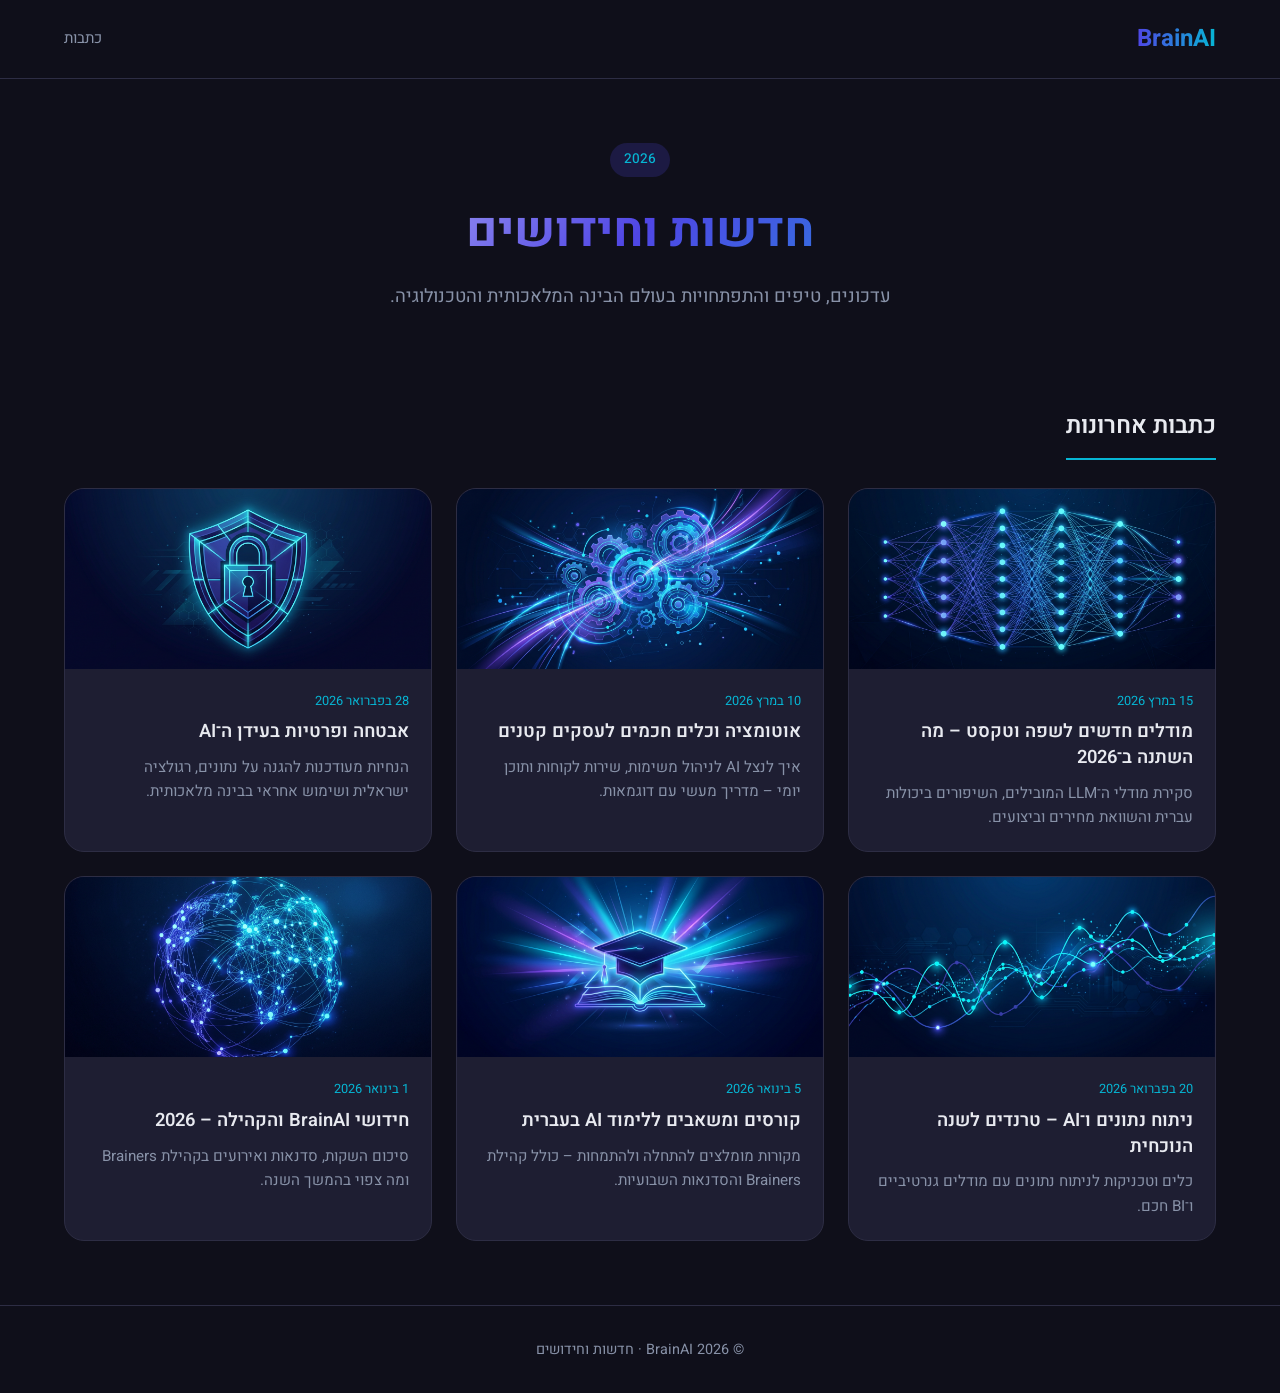
==== index.html @ 37932627 "feat: עמוד כתבות חדשות 2026 - BrainAI - כתבות מורחבות, תמונות כרטיסים, ברנד Made-with: Cursor" ====
<!DOCTYPE html>
<html lang="he" dir="rtl">
<head>
  <meta charset="UTF-8">
  <meta name="viewport" content="width=device-width, initial-scale=1">
  <title>חדשות וחידושים 2026 | BrainAI</title>
  <link rel="preconnect" href="https://fonts.googleapis.com">
  <link rel="preconnect" href="https://fonts.gstatic.com" crossorigin>
  <link href="https://fonts.googleapis.com/css2?family=Heebo:wght@300;400;500;600;700&display=swap" rel="stylesheet">
  <style>
    :root {
      /* BrainAI brand */
      --brand-primary: #4f46e5;
      --brand-secondary: #06b6d4;
      --bg: #0f0f1a;
      --surface: #18182a;
      --card: #1e1e32;
      --accent: var(--brand-secondary);
      --accent-dim: #0891b2;
      --text: #e8eaf0;
      --text-muted: #8892a8;
      --border: #2d2d44;
      --radius: 12px;
      --radius-lg: 20px;
    }
    * { box-sizing: border-box; margin: 0; padding: 0; }
    body {
      font-family: 'Heebo', sans-serif;
      background: var(--bg);
      color: var(--text);
      line-height: 1.6;
      min-height: 100vh;
    }
    .wrap { max-width: 1200px; margin: 0 auto; padding: 0 24px; }
    header {
      padding: 20px 0;
      border-bottom: 1px solid var(--border);
    }
    .logo {
      font-size: 1.5rem;
      font-weight: 700;
      background: linear-gradient(90deg, var(--brand-primary) 0%, var(--brand-secondary) 100%);
      -webkit-background-clip: text;
      -webkit-text-fill-color: transparent;
      background-clip: text;
    }
    .hero {
      padding: 64px 0 48px;
      text-align: center;
    }
    .hero h1 {
      font-size: clamp(2rem, 5vw, 3rem);
      font-weight: 700;
      margin-bottom: 12px;
      background: linear-gradient(135deg, #fff 0%, var(--brand-primary) 50%, var(--brand-secondary) 100%);
      -webkit-background-clip: text;
      -webkit-text-fill-color: transparent;
      background-clip: text;
    }
    .hero p { color: var(--text-muted); font-size: 1.15rem; max-width: 560px; margin: 0 auto; }
    .badge {
      display: inline-block;
      background: rgba(79, 70, 229, 0.2);
      color: var(--brand-secondary);
      padding: 6px 14px;
      border-radius: 100px;
      font-size: 0.85rem;
      font-weight: 500;
      margin-bottom: 16px;
    }
    section { padding: 48px 0 64px; }
    .section-title {
      font-size: 1.5rem;
      font-weight: 600;
      margin-bottom: 28px;
      padding-bottom: 12px;
      border-bottom: 2px solid var(--accent);
      display: inline-block;
    }
    .grid {
      display: grid;
      grid-template-columns: repeat(auto-fill, minmax(320px, 1fr));
      gap: 24px;
    }
    .card {
      background: var(--card);
      border: 1px solid var(--border);
      border-radius: var(--radius-lg);
      overflow: hidden;
      transition: transform 0.2s, box-shadow 0.2s;
    }
    .card:hover {
      transform: translateY(-4px);
      box-shadow: 0 12px 40px rgba(0, 0, 0, 0.4);
    }
    .card-img {
      height: 180px;
      background: var(--surface);
      overflow: hidden;
    }
    .card-img img {
      width: 100%;
      height: 180px;
      object-fit: cover;
      display: block;
    }
    .card-body { padding: 22px; }
    .card-date {
      font-size: 0.8rem;
      color: var(--brand-secondary);
      margin-bottom: 8px;
    }
    .card h3 {
      font-size: 1.15rem;
      font-weight: 600;
      margin-bottom: 10px;
      line-height: 1.4;
    }
    .card p {
      font-size: 0.95rem;
      color: var(--text-muted);
    }
    .card a {
      color: inherit;
      text-decoration: none;
      display: block;
    }
    footer {
      padding: 32px 0;
      border-top: 1px solid var(--border);
      text-align: center;
      color: var(--text-muted);
      font-size: 0.9rem;
    }
  </style>
</head>
<body>
  <header>
    <div class="wrap" style="display: flex; align-items: center; justify-content: space-between;">
      <a href="index.html" class="logo" style="text-decoration: none;">BrainAI</a>
      <nav><a href="index.html" style="color: var(--text-muted); text-decoration: none; font-size: 0.95rem;">כתבות</a></nav>
    </div>
  </header>
  <main>
    <section class="hero">
      <div class="wrap">
        <span class="badge">2026</span>
        <h1>חדשות וחידושים</h1>
        <p>עדכונים, טיפים והתפתחויות בעולם הבינה המלאכותית והטכנולוגיה.</p>
      </div>
    </section>
    <section>
      <div class="wrap">
        <h2 class="section-title">כתבות אחרונות</h2>
        <div class="grid">
          <article class="card">
            <a href="article-llm-2026.html">
              <div class="card-img"><img src="card-llm.png" alt=""></div>
              <div class="card-body">
                <div class="card-date">15 במרץ 2026</div>
                <h3>מודלים חדשים לשפה וטקסט – מה השתנה ב־2026</h3>
                <p>סקירת מודלי ה־LLM המובילים, השיפורים ביכולות עברית והשוואת מחירים וביצועים.</p>
              </div>
            </a>
          </article>
          <article class="card">
            <a href="article-automation-smb.html">
              <div class="card-img"><img src="card-automation.png" alt=""></div>
              <div class="card-body">
                <div class="card-date">10 במרץ 2026</div>
                <h3>אוטומציה וכלים חכמים לעסקים קטנים</h3>
                <p>איך לנצל AI לניהול משימות, שירות לקוחות ותוכן יומי – מדריך מעשי עם דוגמאות.</p>
              </div>
            </a>
          </article>
          <article class="card">
            <a href="article-security-ai.html">
              <div class="card-img"><img src="card-security.png" alt=""></div>
              <div class="card-body">
                <div class="card-date">28 בפברואר 2026</div>
                <h3>אבטחה ופרטיות בעידן ה־AI</h3>
                <p>הנחיות מעודכנות להגנה על נתונים, רגולציה ישראלית ושימוש אחראי בבינה מלאכותית.</p>
              </div>
            </a>
          </article>
          <article class="card">
            <a href="article-data-ai.html">
              <div class="card-img"><img src="card-data.png" alt=""></div>
              <div class="card-body">
                <div class="card-date">20 בפברואר 2026</div>
                <h3>ניתוח נתונים ו־AI – טרנדים לשנה הנוכחית</h3>
                <p>כלים וטכניקות לניתוח נתונים עם מודלים גנרטיביים ו־BI חכם.</p>
              </div>
            </a>
          </article>
          <article class="card">
            <a href="article-courses-hebrew.html">
              <div class="card-img"><img src="card-courses.png" alt=""></div>
              <div class="card-body">
                <div class="card-date">5 בינואר 2026</div>
                <h3>קורסים ומשאבים ללימוד AI בעברית</h3>
                <p>מקורות מומלצים להתחלה ולהתמחות – כולל קהילת Brainers והסדנאות השבועיות.</p>
              </div>
            </a>
          </article>
          <article class="card">
            <a href="article-brainers-2026.html">
              <div class="card-img"><img src="card-community.png" alt=""></div>
              <div class="card-body">
                <div class="card-date">1 בינואר 2026</div>
                <h3>חידושי BrainAI והקהילה – 2026</h3>
                <p>סיכום השקות, סדנאות ואירועים בקהילת Brainers ומה צפוי בהמשך השנה.</p>
              </div>
            </a>
          </article>
        </div>
      </div>
    </section>
  </main>
  <footer>
    <div class="wrap">© 2026 BrainAI · חדשות וחידושים</div>
  </footer>
</body>
</html>
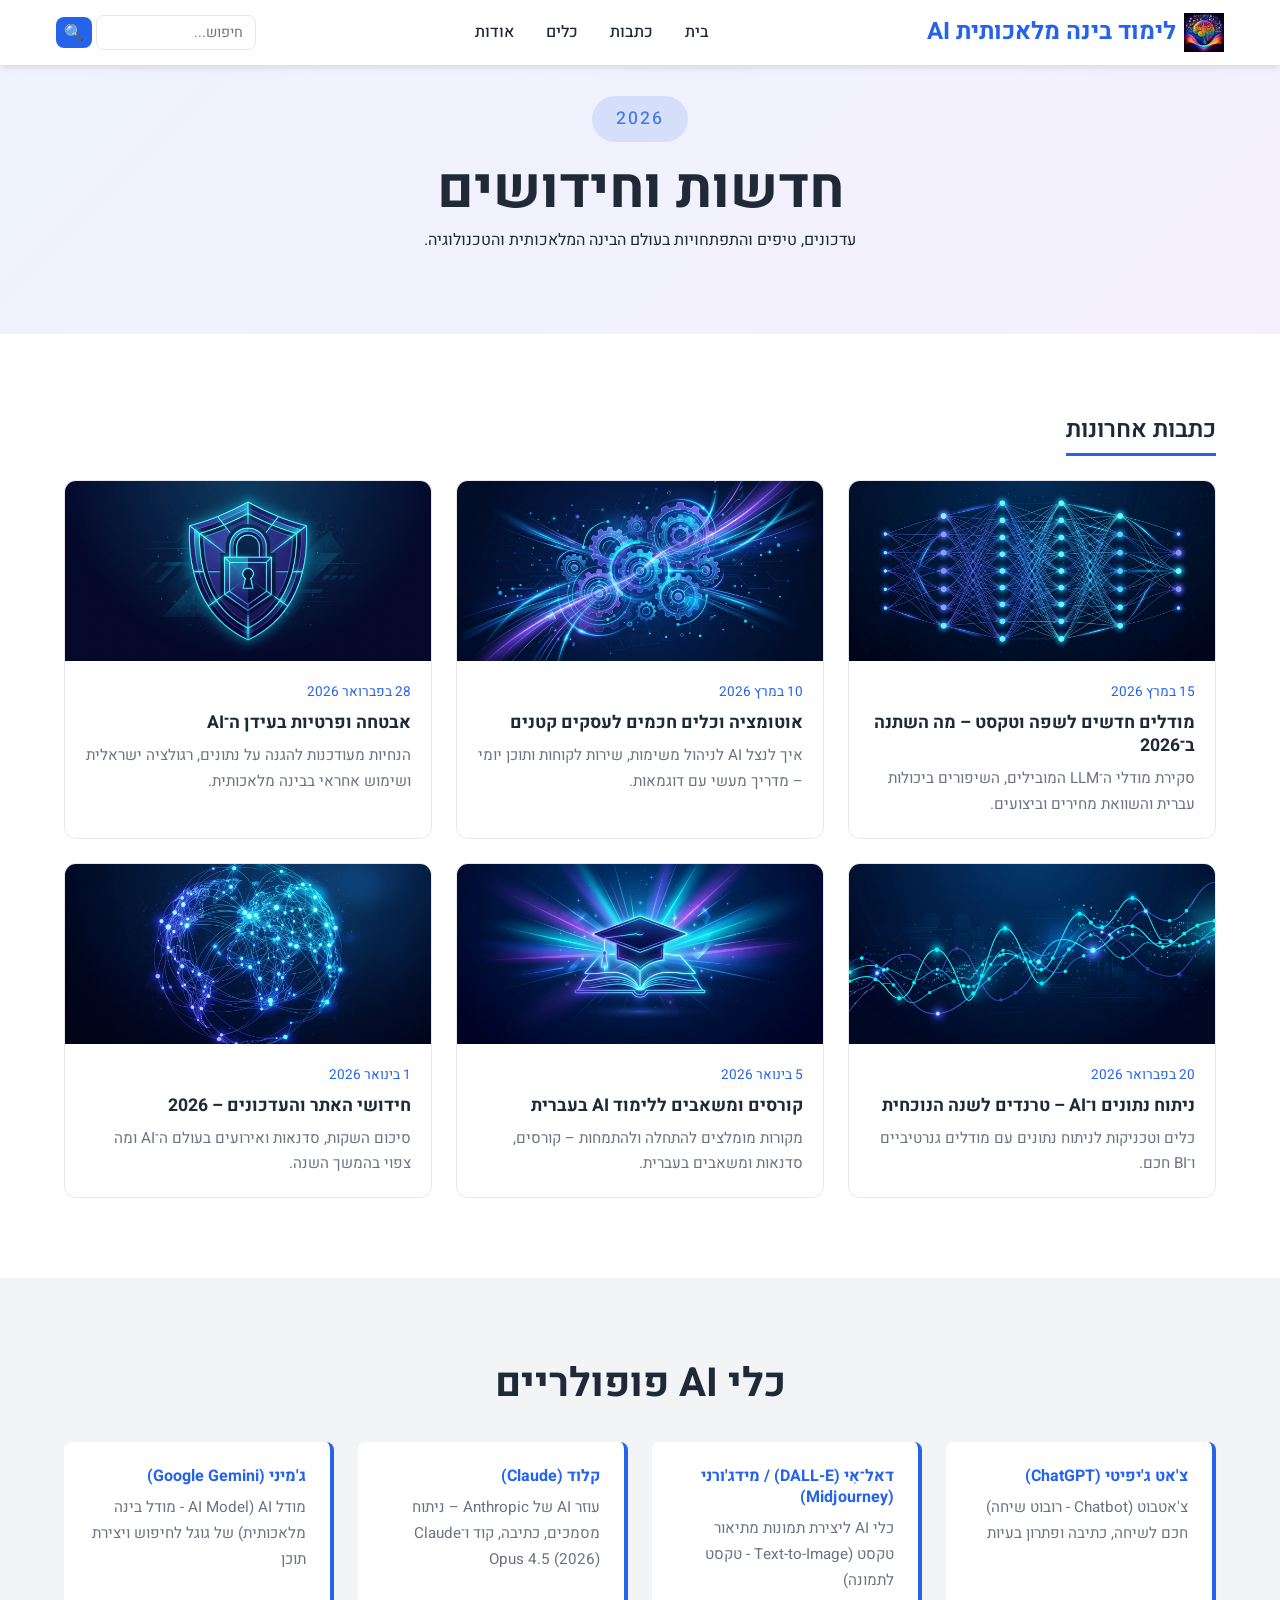
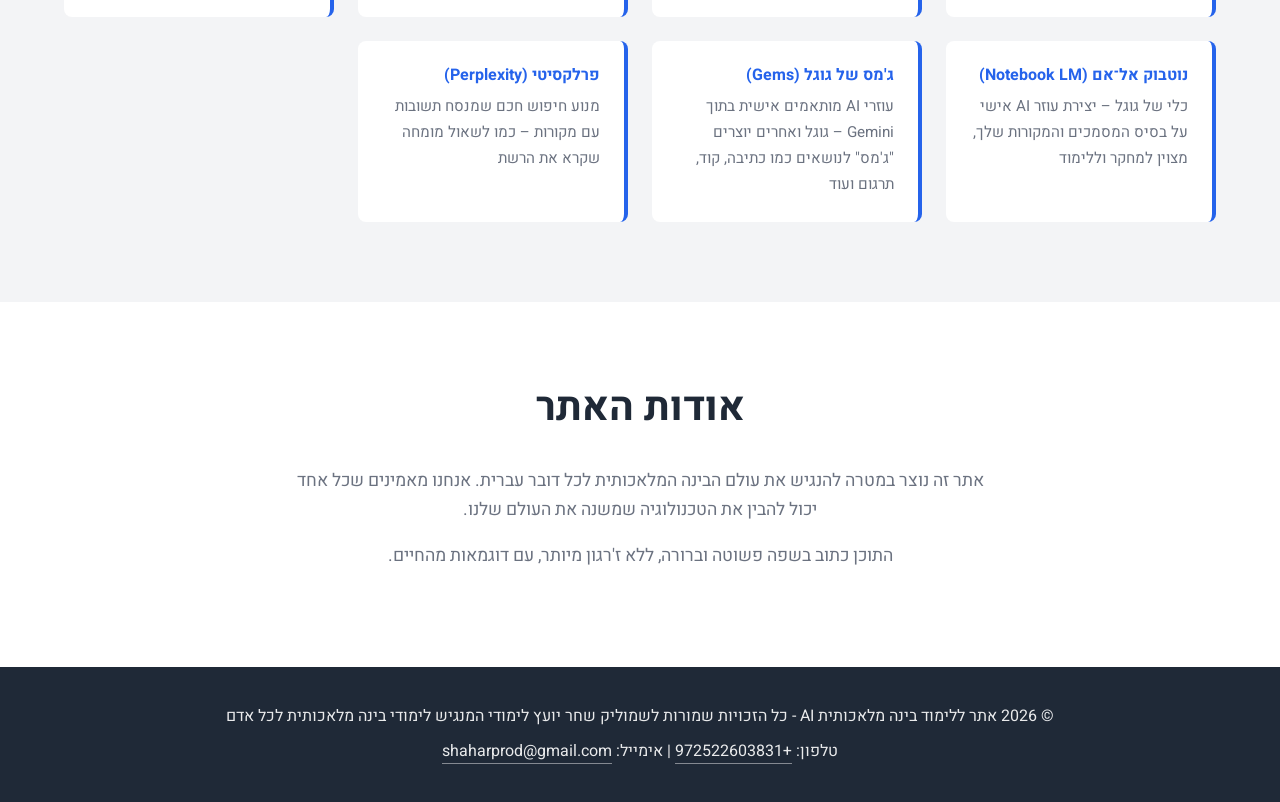
==== commit 319f8a9d: "feat: ברנדינג AI-learning, הסרת BrainAI, הרחבת כתבות 400+ מילים, לינקים לכלים Made-with: Cursor" ====
--- a/index.html
+++ b/index.html
@@ -3,157 +3,55 @@
 <head>
   <meta charset="UTF-8">
   <meta name="viewport" content="width=device-width, initial-scale=1">
-  <title>חדשות וחידושים 2026 | BrainAI</title>
-  <link rel="preconnect" href="https://fonts.googleapis.com">
-  <link rel="preconnect" href="https://fonts.gstatic.com" crossorigin>
+  <title>חדשות וחידושים 2026 | אתר ללימוד בינה מלאכותית AI</title>
+  <link rel="icon" type="image/png" href="images/logo.png">
+  <link rel="stylesheet" href="style.css">
   <link href="https://fonts.googleapis.com/css2?family=Heebo:wght@300;400;500;600;700&display=swap" rel="stylesheet">
-  <style>
-    :root {
-      /* BrainAI brand */
-      --brand-primary: #4f46e5;
-      --brand-secondary: #06b6d4;
-      --bg: #0f0f1a;
-      --surface: #18182a;
-      --card: #1e1e32;
-      --accent: var(--brand-secondary);
-      --accent-dim: #0891b2;
-      --text: #e8eaf0;
-      --text-muted: #8892a8;
-      --border: #2d2d44;
-      --radius: 12px;
-      --radius-lg: 20px;
-    }
-    * { box-sizing: border-box; margin: 0; padding: 0; }
-    body {
-      font-family: 'Heebo', sans-serif;
-      background: var(--bg);
-      color: var(--text);
-      line-height: 1.6;
-      min-height: 100vh;
-    }
-    .wrap { max-width: 1200px; margin: 0 auto; padding: 0 24px; }
-    header {
-      padding: 20px 0;
-      border-bottom: 1px solid var(--border);
-    }
-    .logo {
-      font-size: 1.5rem;
-      font-weight: 700;
-      background: linear-gradient(90deg, var(--brand-primary) 0%, var(--brand-secondary) 100%);
-      -webkit-background-clip: text;
-      -webkit-text-fill-color: transparent;
-      background-clip: text;
-    }
-    .hero {
-      padding: 64px 0 48px;
-      text-align: center;
-    }
-    .hero h1 {
-      font-size: clamp(2rem, 5vw, 3rem);
-      font-weight: 700;
-      margin-bottom: 12px;
-      background: linear-gradient(135deg, #fff 0%, var(--brand-primary) 50%, var(--brand-secondary) 100%);
-      -webkit-background-clip: text;
-      -webkit-text-fill-color: transparent;
-      background-clip: text;
-    }
-    .hero p { color: var(--text-muted); font-size: 1.15rem; max-width: 560px; margin: 0 auto; }
-    .badge {
-      display: inline-block;
-      background: rgba(79, 70, 229, 0.2);
-      color: var(--brand-secondary);
-      padding: 6px 14px;
-      border-radius: 100px;
-      font-size: 0.85rem;
-      font-weight: 500;
-      margin-bottom: 16px;
-    }
-    section { padding: 48px 0 64px; }
-    .section-title {
-      font-size: 1.5rem;
-      font-weight: 600;
-      margin-bottom: 28px;
-      padding-bottom: 12px;
-      border-bottom: 2px solid var(--accent);
-      display: inline-block;
-    }
-    .grid {
-      display: grid;
-      grid-template-columns: repeat(auto-fill, minmax(320px, 1fr));
-      gap: 24px;
-    }
-    .card {
-      background: var(--card);
-      border: 1px solid var(--border);
-      border-radius: var(--radius-lg);
-      overflow: hidden;
-      transition: transform 0.2s, box-shadow 0.2s;
-    }
-    .card:hover {
-      transform: translateY(-4px);
-      box-shadow: 0 12px 40px rgba(0, 0, 0, 0.4);
-    }
-    .card-img {
-      height: 180px;
-      background: var(--surface);
-      overflow: hidden;
-    }
-    .card-img img {
-      width: 100%;
-      height: 180px;
-      object-fit: cover;
-      display: block;
-    }
-    .card-body { padding: 22px; }
-    .card-date {
-      font-size: 0.8rem;
-      color: var(--brand-secondary);
-      margin-bottom: 8px;
-    }
-    .card h3 {
-      font-size: 1.15rem;
-      font-weight: 600;
-      margin-bottom: 10px;
-      line-height: 1.4;
-    }
-    .card p {
-      font-size: 0.95rem;
-      color: var(--text-muted);
-    }
-    .card a {
-      color: inherit;
-      text-decoration: none;
-      display: block;
-    }
-    footer {
-      padding: 32px 0;
-      border-top: 1px solid var(--border);
-      text-align: center;
-      color: var(--text-muted);
-      font-size: 0.9rem;
-    }
-  </style>
 </head>
 <body>
-  <header>
-    <div class="wrap" style="display: flex; align-items: center; justify-content: space-between;">
-      <a href="index.html" class="logo" style="text-decoration: none;">BrainAI</a>
-      <nav><a href="index.html" style="color: var(--text-muted); text-decoration: none; font-size: 0.95rem;">כתבות</a></nav>
-    </div>
+  <!-- Header - ברנדינג מ־AI-learning -->
+  <header class="header">
+    <nav class="nav">
+      <div class="logo">
+        <a href="index.html">
+          <img src="images/logo.png" alt="לוגו" class="logo-icon">
+          <span class="logo-text">לימוד בינה מלאכותית AI</span>
+        </a>
+      </div>
+      <ul class="nav-links">
+        <li><a href="index.html#home">בית</a></li>
+        <li><a href="index.html#articles">כתבות</a></li>
+        <li><a href="index.html#tools">כלים</a></li>
+        <li><a href="index.html#about">אודות</a></li>
+      </ul>
+      <form class="nav-search" action="https://shaharprod.github.io/AI-learning/search.html" method="get" role="search">
+        <input type="search" name="q" placeholder="חיפוש..." aria-label="חיפוש באתר" />
+        <button type="submit" aria-label="חפש">🔍</button>
+      </form>
+      <button type="button" class="mobile-menu-btn" aria-label="תפריט">
+        <span></span>
+        <span></span>
+        <span></span>
+      </button>
+    </nav>
   </header>
+
   <main>
-    <section class="hero">
-      <div class="wrap">
-        <span class="badge">2026</span>
+    <!-- Hero חדשות -->
+    <section id="home" class="hero-news">
+      <div class="container">
+        <p class="hero-tagline">2026</p>
         <h1>חדשות וחידושים</h1>
         <p>עדכונים, טיפים והתפתחויות בעולם הבינה המלאכותית והטכנולוגיה.</p>
       </div>
     </section>
-    <section>
-      <div class="wrap">
+
+    <!-- כתבות אחרונות -->
+    <section id="articles" class="section">
+      <div class="container">
         <h2 class="section-title">כתבות אחרונות</h2>
-        <div class="grid">
-          <article class="card">
+        <div class="articles-grid">
+          <article class="article-card">
             <a href="article-llm-2026.html">
               <div class="card-img"><img src="card-llm.png" alt=""></div>
               <div class="card-body">
@@ -163,7 +61,7 @@
               </div>
             </a>
           </article>
-          <article class="card">
+          <article class="article-card">
             <a href="article-automation-smb.html">
               <div class="card-img"><img src="card-automation.png" alt=""></div>
               <div class="card-body">
@@ -173,7 +71,7 @@
               </div>
             </a>
           </article>
-          <article class="card">
+          <article class="article-card">
             <a href="article-security-ai.html">
               <div class="card-img"><img src="card-security.png" alt=""></div>
               <div class="card-body">
@@ -183,7 +81,7 @@
               </div>
             </a>
           </article>
-          <article class="card">
+          <article class="article-card">
             <a href="article-data-ai.html">
               <div class="card-img"><img src="card-data.png" alt=""></div>
               <div class="card-body">
@@ -193,32 +91,90 @@
               </div>
             </a>
           </article>
-          <article class="card">
+          <article class="article-card">
             <a href="article-courses-hebrew.html">
               <div class="card-img"><img src="card-courses.png" alt=""></div>
               <div class="card-body">
                 <div class="card-date">5 בינואר 2026</div>
                 <h3>קורסים ומשאבים ללימוד AI בעברית</h3>
-                <p>מקורות מומלצים להתחלה ולהתמחות – כולל קהילת Brainers והסדנאות השבועיות.</p>
+                <p>מקורות מומלצים להתחלה ולהתמחות – קורסים, סדנאות ומשאבים בעברית.</p>
               </div>
             </a>
           </article>
-          <article class="card">
-            <a href="article-brainers-2026.html">
+          <article class="article-card">
+            <a href="article-updates-2026.html">
               <div class="card-img"><img src="card-community.png" alt=""></div>
               <div class="card-body">
                 <div class="card-date">1 בינואר 2026</div>
-                <h3>חידושי BrainAI והקהילה – 2026</h3>
-                <p>סיכום השקות, סדנאות ואירועים בקהילת Brainers ומה צפוי בהמשך השנה.</p>
+                <h3>חידושי האתר והעדכונים – 2026</h3>
+                <p>סיכום השקות, סדנאות ואירועים בעולם ה־AI ומה צפוי בהמשך השנה.</p>
               </div>
             </a>
           </article>
         </div>
       </div>
     </section>
+
+    <!-- כלי AI פופולריים - מ־AI-learning -->
+    <section id="tools" class="section tools">
+      <div class="container">
+        <h2 id="כלי-AI-פופולריים">כלי AI פופולריים</h2>
+        <div class="tools-grid">
+          <div class="tool-item">
+            <h4><a href="https://chat.openai.com" target="_blank" rel="noopener">צ'אט ג'יפיטי (ChatGPT)</a></h4>
+            <p>צ'אטבוט (Chatbot - רובוט שיחה) חכם לשיחה, כתיבה ופתרון בעיות</p>
+          </div>
+          <div class="tool-item">
+            <h4><a href="https://openai.com/dall-e-3" target="_blank" rel="noopener">דאל־אִי (DALL-E)</a> / <a href="https://www.midjourney.com" target="_blank" rel="noopener">מידג'ורני (Midjourney)</a></h4>
+            <p>כלי AI ליצירת תמונות מתיאור טקסט (Text-to-Image - טקסט לתמונה)</p>
+          </div>
+          <div class="tool-item">
+            <h4><a href="https://claude.ai" target="_blank" rel="noopener">קלוד (Claude)</a></h4>
+            <p>עוזר AI של Anthropic – ניתוח מסמכים, כתיבה, קוד ו־Claude Opus 4.5 (2026)</p>
+          </div>
+          <div class="tool-item">
+            <h4><a href="https://gemini.google.com" target="_blank" rel="noopener">ג'מיני (Google Gemini)</a></h4>
+            <p>מודל AI (AI Model - מודל בינה מלאכותית) של גוגל לחיפוש ויצירת תוכן</p>
+          </div>
+          <div class="tool-item">
+            <h4><a href="https://notebooklm.google.com" target="_blank" rel="noopener">נוטבוק אל־אם (Notebook LM)</a></h4>
+            <p>כלי של גוגל – יצירת עוזר AI אישי על בסיס המסמכים והמקורות שלך, מצוין למחקר וללימוד</p>
+          </div>
+          <div class="tool-item">
+            <h4><a href="https://gemini.google.com/gems" target="_blank" rel="noopener">ג'מס של גוגל (Gems)</a></h4>
+            <p>עוזרי AI מותאמים אישית בתוך Gemini – גוגל ואחרים יוצרים "ג'מס" לנושאים כמו כתיבה, קוד, תרגום ועוד</p>
+          </div>
+          <div class="tool-item">
+            <h4><a href="https://www.perplexity.ai" target="_blank" rel="noopener">פרלקסיטי (Perplexity)</a></h4>
+            <p>מנוע חיפוש חכם שמנסח תשובות עם מקורות – כמו לשאול מומחה שקרא את הרשת</p>
+          </div>
+        </div>
+      </div>
+    </section>
+
+    <!-- אודות - מ־AI-learning -->
+    <section id="about" class="section about">
+      <div class="container">
+        <h2 id="אודות-האתר">אודות האתר</h2>
+        <p>
+          אתר זה נוצר במטרה להנגיש את עולם הבינה המלאכותית לכל דובר עברית.
+          אנחנו מאמינים שכל אחד יכול להבין את הטכנולוגיה שמשנה את העולם שלנו.
+        </p>
+        <p>
+          התוכן כתוב בשפה פשוטה וברורה, ללא ז'רגון מיותר, עם דוגמאות מהחיים.
+        </p>
+      </div>
+    </section>
+
+    <!-- Footer - זכויות ויצירת קשר מ־AI-learning -->
+    <footer class="footer">
+      <div class="container">
+        <p>© 2026 אתר ללימוד בינה מלאכותית AI - כל הזכויות שמורות לשמוליק שחר יועץ לימודי המנגיש לימודי בינה מלאכותית לכל אדם</p>
+        <p class="footer-contact">טלפון: <a href="tel:+972522603831">+972522603831</a> | אימייל: <a href="mailto:shaharprod@gmail.com">shaharprod@gmail.com</a></p>
+      </div>
+    </footer>
   </main>
-  <footer>
-    <div class="wrap">© 2026 BrainAI · חדשות וחידושים</div>
-  </footer>
+
+  <script src="script.js"></script>
 </body>
 </html>
--- a/style.css
+++ b/style.css
@@ -0,0 +1,926 @@
+/* ===== CSS Variables ===== */
+:root {
+    --primary: #2563EB;
+    --primary-dark: #1D4ED8;
+    --secondary: #7C3AED;
+    --accent: #10B981;
+    --background: #FFFFFF;
+    --surface: #F3F4F6;
+    --text: #1F2937;
+    --text-light: #6B7280;
+    --border: #E5E7EB;
+    --shadow: 0 4px 6px -1px rgba(0, 0, 0, 0.1);
+    --shadow-lg: 0 10px 15px -3px rgba(0, 0, 0, 0.1);
+    --radius: 12px;
+    --radius-sm: 8px;
+}
+
+/* ===== Reset & Base ===== */
+* {
+    margin: 0;
+    padding: 0;
+    box-sizing: border-box;
+}
+
+img, video, iframe {
+    max-width: 100%;
+    height: auto;
+}
+
+html {
+    scroll-behavior: smooth;
+    overflow-x: hidden;
+}
+
+body {
+    font-family: 'Heebo', sans-serif;
+    background-color: var(--background);
+    color: var(--text);
+    line-height: 1.7;
+    direction: rtl;
+    overflow-x: hidden;
+    -webkit-text-size-adjust: 100%;
+}
+
+/* ===== Typography ===== */
+h1, h2, h3, h4 {
+    font-weight: 700;
+    line-height: 1.3;
+}
+
+h1 {
+    font-size: clamp(2rem, 5vw, 3.5rem);
+}
+
+h2 {
+    font-size: clamp(1.75rem, 4vw, 2.5rem);
+    margin-bottom: 2rem;
+    text-align: center;
+}
+
+h3 {
+    font-size: 1.25rem;
+}
+
+p {
+    margin-bottom: 1rem;
+}
+
+a {
+    color: var(--primary);
+    text-decoration: none;
+    transition: color 0.3s ease;
+}
+
+a:hover {
+    color: var(--primary-dark);
+}
+
+/* ===== Layout ===== */
+.container {
+    max-width: 1200px;
+    margin: 0 auto;
+    padding: 0 1.5rem;
+}
+
+@media (max-width: 480px) {
+    .container {
+        padding: 0 1rem;
+    }
+}
+
+.section {
+    padding: 5rem 0;
+}
+
+/* ===== Header & Navigation ===== */
+.header {
+    position: fixed;
+    top: 0;
+    right: 0;
+    left: 0;
+    background: var(--background);
+    box-shadow: var(--shadow);
+    z-index: 1000;
+    overflow-x: hidden;
+}
+
+.nav {
+    display: flex;
+    justify-content: space-between;
+    align-items: center;
+    flex-wrap: wrap;
+    gap: 0.5rem;
+    max-width: 1200px;
+    margin: 0 auto;
+    padding: 0.75rem 1rem;
+    position: relative;
+}
+
+.logo {
+    display: flex;
+    align-items: center;
+    gap: 0.5rem;
+    font-size: 1.5rem;
+    font-weight: 700;
+    color: var(--primary);
+    min-width: 0;
+}
+
+.logo a {
+    display: flex;
+    align-items: center;
+    gap: 0.5rem;
+    min-width: 0;
+}
+
+.logo-icon {
+    display: block;
+    width: 40px;
+    height: 40px;
+    object-fit: contain;
+    flex-shrink: 0;
+}
+
+.logo-text {
+    overflow-wrap: break-word;
+    word-break: break-word;
+}
+
+.nav-links {
+    display: flex;
+    list-style: none;
+    gap: 2rem;
+}
+
+.nav-links a {
+    color: var(--text);
+    font-weight: 500;
+    padding: 0.5rem 0;
+    position: relative;
+}
+
+.nav-links a::after {
+    content: '';
+    position: absolute;
+    bottom: 0;
+    right: 0;
+    width: 0;
+    height: 2px;
+    background: var(--primary);
+    transition: width 0.3s ease;
+}
+
+.nav-links a:hover::after {
+    width: 100%;
+}
+
+/* Search box in nav */
+.nav-search {
+    display: flex;
+    align-items: center;
+    gap: 0.25rem;
+}
+
+.nav-search input[type="search"] {
+    width: 160px;
+    padding: 0.4rem 0.75rem;
+    border: 1px solid var(--border);
+    border-radius: var(--radius-sm);
+    font-family: inherit;
+    font-size: 0.9rem;
+    direction: rtl;
+    transition: width 0.2s ease, border-color 0.2s ease;
+}
+
+.nav-search input[type="search"]:focus {
+    outline: none;
+    border-color: var(--primary);
+    width: 200px;
+}
+
+.nav-search button[type="submit"] {
+    padding: 0.4rem 0.5rem;
+    background: var(--primary);
+    color: white;
+    border: none;
+    border-radius: var(--radius-sm);
+    cursor: pointer;
+    font-size: 1rem;
+}
+
+.nav-search button[type="submit"]:hover {
+    background: var(--primary-dark);
+}
+
+.lang-switcher {
+    display: flex;
+    align-items: center;
+    gap: 0.5rem;
+    font-size: 0.875rem;
+}
+.lang-switcher a {
+    color: var(--text-light);
+}
+.lang-switcher a:hover {
+    color: var(--primary);
+}
+.lang-switcher .lang-active {
+    font-weight: 600;
+    color: var(--primary);
+}
+
+@media (max-width: 768px) {
+    .nav-search {
+        order: 3;
+        flex: 1 1 100%;
+        min-width: 0;
+    }
+    .nav-search input[type="search"] {
+        width: 100%;
+        max-width: none;
+        min-width: 0;
+    }
+}
+
+.mobile-menu-btn {
+    display: none;
+    flex-direction: column;
+    gap: 5px;
+    background: none;
+    border: none;
+    cursor: pointer;
+    padding: 0.5rem;
+}
+
+.mobile-menu-btn span {
+    display: block;
+    width: 25px;
+    height: 3px;
+    background: var(--text);
+    border-radius: 2px;
+    transition: 0.3s;
+}
+
+/* ===== Hero Section ===== */
+.hero {
+    min-height: 100vh;
+    display: flex;
+    align-items: center;
+    justify-content: center;
+    text-align: center;
+    background-image: linear-gradient(135deg, rgba(37, 99, 235, 0.8) 0%, rgba(124, 58, 237, 0.8) 100%), url('images/colorful%20digital%20media%20sy.png');
+    background-size: cover;
+    background-position: center 35%;
+    background-repeat: no-repeat;
+    color: white;
+    padding: 6rem 1.5rem 4rem;
+}
+
+.hero-content {
+    max-width: 800px;
+}
+
+.hero h1 {
+    margin-bottom: 1.5rem;
+}
+
+.hero p {
+    font-size: 1.25rem;
+    opacity: 0.9;
+    margin-bottom: 2rem;
+}
+
+.hero-tagline {
+    font-size: 1.1rem;
+    font-weight: 500;
+    letter-spacing: 2px;
+    text-transform: uppercase;
+    opacity: 0.85;
+    margin-bottom: 0.75rem;
+    background: rgba(255, 255, 255, 0.15);
+    display: inline-block;
+    padding: 0.5rem 1.5rem;
+    border-radius: 50px;
+}
+
+/* ===== Buttons ===== */
+.btn {
+    display: inline-block;
+    padding: 1rem 2rem;
+    border-radius: var(--radius);
+    font-weight: 600;
+    font-size: 1.1rem;
+    transition: all 0.3s ease;
+    cursor: pointer;
+    border: none;
+}
+
+.btn-primary {
+    background: white;
+    color: var(--primary);
+}
+
+.btn-primary:hover {
+    background: var(--surface);
+    transform: translateY(-2px);
+    box-shadow: var(--shadow-lg);
+    color: var(--primary-dark);
+}
+
+/* ===== Intro Section ===== */
+.intro {
+    background: var(--surface);
+}
+
+.intro-content {
+    display: grid;
+    grid-template-columns: 1fr 1fr;
+    gap: 3rem;
+    align-items: center;
+}
+
+.intro-text p {
+    font-size: 1.1rem;
+    color: var(--text-light);
+}
+
+.feature-list {
+    list-style: none;
+    margin-top: 1.5rem;
+}
+
+.feature-list li {
+    padding: 0.75rem 0;
+    font-size: 1.05rem;
+    border-bottom: 1px solid var(--border);
+}
+
+.feature-list li:last-child {
+    border-bottom: none;
+}
+
+.placeholder-image {
+    background: linear-gradient(135deg, var(--primary) 0%, var(--secondary) 100%);
+    border-radius: var(--radius);
+    height: 300px;
+    display: flex;
+    align-items: center;
+    justify-content: center;
+    font-size: 8rem;
+}
+
+/* ===== Cards Grid ===== */
+.cards-grid {
+    display: grid;
+    grid-template-columns: repeat(auto-fit, minmax(300px, 1fr));
+    gap: 2rem;
+}
+
+.card {
+    background: var(--background);
+    border: 1px solid var(--border);
+    border-radius: var(--radius);
+    padding: 2rem;
+    transition: all 0.3s ease;
+}
+
+.card:hover {
+    transform: translateY(-5px);
+    box-shadow: var(--shadow-lg);
+    border-color: var(--primary);
+}
+
+.card-icon {
+    font-size: 3rem;
+    margin-bottom: 1rem;
+}
+
+.card h3 {
+    margin-bottom: 0.75rem;
+    color: var(--text);
+}
+
+.card p {
+    color: var(--text-light);
+    margin-bottom: 1rem;
+}
+
+.card-link {
+    font-weight: 600;
+    color: var(--primary);
+}
+
+/* ===== Tools Section ===== */
+.tools {
+    background: var(--surface);
+}
+
+.tools-grid {
+    display: grid;
+    grid-template-columns: repeat(auto-fit, minmax(250px, 1fr));
+    gap: 1.5rem;
+}
+
+.tool-item {
+    background: var(--background);
+    padding: 1.5rem;
+    border-radius: var(--radius-sm);
+    border-right: 4px solid var(--primary);
+}
+
+.tool-item h4 {
+    color: var(--primary);
+    margin-bottom: 0.5rem;
+}
+
+.tool-item p {
+    color: var(--text-light);
+    margin: 0;
+    font-size: 0.95rem;
+}
+
+/* ===== About Section ===== */
+.about {
+    text-align: center;
+}
+
+.about p {
+    max-width: 700px;
+    margin: 0 auto 1rem;
+    font-size: 1.1rem;
+    color: var(--text-light);
+}
+
+/* ===== Footer ===== */
+.footer {
+    background: var(--text);
+    color: white;
+    padding: 2rem 0;
+    text-align: center;
+}
+
+.footer p {
+    margin: 0.25rem 0;
+    opacity: 0.9;
+}
+
+.footer-contact {
+    margin-top: 0.5rem !important;
+}
+
+.footer-contact a {
+    color: white;
+    text-decoration: none;
+    border-bottom: 1px solid rgba(255,255,255,0.5);
+}
+
+.footer-contact a:hover {
+    border-bottom-color: white;
+}
+
+/* ===== Responsive ===== */
+@media (max-width: 768px) {
+    .header .nav {
+        padding: 0.2rem 0.6rem;
+        gap: 0.25rem;
+        min-height: 0;
+    }
+
+    .logo {
+        font-size: 0.9rem;
+        max-width: calc(100vw - 80px);
+        order: 1;
+        flex: 1 1 auto;
+    }
+
+    .logo-text {
+        font-size: 0.8rem;
+        line-height: 1.15;
+    }
+
+    .logo-icon {
+        width: 20px;
+        height: 20px;
+    }
+
+    /* מובייל: המבורגר פותח תפריט רגיל בזרימה; אחרי בחירה – חוזר למצב המבורגר */
+    .mobile-menu-btn {
+        display: flex;
+        flex-shrink: 0;
+        order: 2;
+        padding: 0.5rem;
+        min-width: 44px;
+        min-height: 44px;
+        position: relative;
+        z-index: 1001;
+    }
+
+    .mobile-menu-btn span {
+        width: 18px;
+        height: 2px;
+    }
+
+    .nav-links {
+        order: 4;
+        display: none;
+        flex-direction: column;
+        width: 100%;
+        flex: 1 1 100%;
+        position: static;
+        background: var(--background);
+        padding: 0.35rem 0;
+        gap: 0;
+        box-shadow: 0 4px 8px rgba(0,0,0,0.08);
+        border-radius: var(--radius-sm);
+        margin-top: 0.25rem;
+        max-height: 70vh;
+        overflow-y: auto;
+    }
+
+    .nav-links.active {
+        display: flex;
+    }
+
+    .nav-links li {
+        border-bottom: 1px solid var(--border);
+    }
+
+    .nav-links li:last-child {
+        border-bottom: none;
+    }
+
+    .nav-links > li > a {
+        display: block;
+        padding: 0.5rem 0.75rem;
+        font-size: 0.9rem;
+        white-space: normal;
+    }
+
+    .nav-search {
+        flex: 1 1 100%;
+        min-width: 0;
+        max-width: none;
+        padding: 0.15rem 0.2rem;
+    }
+
+    .nav-search input[type="search"] {
+        width: 100%;
+        min-width: 0;
+        padding: 0.25rem 0.5rem;
+        font-size: 0.85rem;
+    }
+
+    .nav-search button[type="submit"] {
+        padding: 0.2rem 0.35rem;
+        font-size: 0.9rem;
+    }
+
+    .hero {
+        padding: 3rem 1rem 2rem;
+        min-height: 100svh;
+    }
+
+    .hero h1 {
+        font-size: clamp(1.15rem, 4.5vw, 1.5rem);
+        line-height: 1.25;
+        word-wrap: break-word;
+        overflow-wrap: break-word;
+    }
+
+    .hero p {
+        font-size: 1rem;
+    }
+
+    .hero-tagline {
+        font-size: 0.9rem;
+        padding: 0.4rem 1rem;
+    }
+
+    .intro-content {
+        grid-template-columns: 1fr;
+        gap: 1.5rem;
+    }
+
+    .placeholder-image {
+        height: 200px;
+        font-size: 5rem;
+    }
+
+    .section {
+        padding: 2.5rem 0;
+    }
+
+    .cards-grid {
+        grid-template-columns: 1fr;
+        gap: 1.25rem;
+        min-width: 0;
+    }
+
+    .card {
+        min-width: 0;
+        padding: 1.25rem;
+    }
+
+    .card p, .card h3 {
+        overflow-wrap: break-word;
+        word-break: break-word;
+    }
+
+    .tools-grid {
+        grid-template-columns: 1fr;
+        min-width: 0;
+    }
+
+    .tool-item {
+        min-width: 0;
+    }
+
+    .btn {
+        padding: 0.85rem 1.5rem;
+        font-size: 1rem;
+        text-align: center;
+        box-sizing: border-box;
+    }
+
+    .article-nav .btn {
+        display: block;
+        width: 100%;
+        max-width: 100%;
+    }
+
+    .hero .btn-primary {
+        width: auto;
+        min-width: 0;
+    }
+}
+
+@media (max-width: 480px) {
+    .section {
+        padding: 2rem 0;
+    }
+
+    .logo-text {
+        font-size: 0.95rem;
+    }
+
+    .hero {
+        padding: 4.5rem 0.75rem 2.5rem;
+    }
+
+    .card-number {
+        top: -6px;
+        right: -6px;
+        width: 28px;
+        height: 28px;
+        font-size: 0.9rem;
+    }
+}
+
+/* ===== Accessibility ===== */
+@media (prefers-reduced-motion: reduce) {
+    * {
+        animation: none !important;
+        transition: none !important;
+    }
+}
+
+:focus {
+    outline: 3px solid var(--primary);
+    outline-offset: 2px;
+}
+
+:focus:not(:focus-visible) {
+    outline: none;
+}
+
+:focus-visible {
+    outline: 3px solid var(--primary);
+    outline-offset: 2px;
+}
+
+/* ===== Dropdown Menu ===== */
+.dropdown {
+    position: relative;
+}
+
+.dropdown-toggle {
+    cursor: pointer;
+}
+
+.dropdown-menu {
+    display: none;
+    position: absolute;
+    top: 100%;
+    right: 0;
+    background: var(--background);
+    min-width: 220px;
+    border-radius: var(--radius-sm);
+    box-shadow: var(--shadow-lg);
+    border: 1px solid var(--border);
+    padding: 0.5rem 0;
+    z-index: 1001;
+    list-style: none;
+}
+
+.dropdown:hover .dropdown-menu {
+    display: block;
+}
+
+.dropdown-menu li {
+    border-bottom: none !important;
+}
+
+.dropdown-menu a {
+    display: block;
+    padding: 0.75rem 1.25rem;
+    color: var(--text);
+    font-weight: 400;
+    font-size: 0.95rem;
+    transition: background 0.2s ease;
+}
+
+.dropdown-menu a:hover {
+    background: var(--surface);
+    color: var(--primary);
+}
+
+.dropdown-menu a::after {
+    display: none;
+}
+
+/* ===== Card Numbers ===== */
+.card {
+    position: relative;
+}
+
+.card-number {
+    position: absolute;
+    top: -10px;
+    right: -10px;
+    width: 36px;
+    height: 36px;
+    background: linear-gradient(135deg, var(--primary) 0%, var(--secondary) 100%);
+    color: white;
+    border-radius: 50%;
+    display: flex;
+    align-items: center;
+    justify-content: center;
+    font-weight: 700;
+    font-size: 1.1rem;
+    box-shadow: var(--shadow);
+}
+
+/* ===== Mobile Dropdown ===== */
+@media (max-width: 768px) {
+    .dropdown-menu {
+        position: static;
+        display: none;
+        box-shadow: none;
+        border: none;
+        padding: 0;
+        padding-right: 0.5rem;
+        padding-bottom: 0.25rem;
+        background: var(--surface);
+    }
+
+    .dropdown.active .dropdown-menu {
+        display: block;
+    }
+
+    .dropdown-menu a {
+        padding: 0.4rem 0.6rem;
+        font-size: 0.85rem;
+        border-bottom: 1px solid var(--border);
+    }
+
+    .dropdown-toggle {
+        font-size: 0.9rem;
+    }
+
+    .card-number {
+        top: -8px;
+        right: -8px;
+        width: 32px;
+        height: 32px;
+        font-size: 1rem;
+    }
+}
+
+/* ===== News / Blog Page (עמוד כתבות) ===== */
+.hero-news {
+    padding: 6rem 1.5rem 4rem;
+    text-align: center;
+    background: linear-gradient(135deg, rgba(37, 99, 235, 0.08) 0%, rgba(124, 58, 237, 0.08) 100%);
+}
+.hero-news .hero-tagline {
+    background: rgba(37, 99, 235, 0.15);
+    color: var(--primary);
+}
+.section-title {
+    font-size: 1.5rem;
+    font-weight: 600;
+    margin-bottom: 1.5rem;
+    padding-bottom: 0.5rem;
+    border-bottom: 3px solid var(--primary);
+    display: inline-block;
+    text-align: right;
+}
+.articles-grid {
+    display: grid;
+    grid-template-columns: repeat(auto-fill, minmax(300px, 1fr));
+    gap: 1.5rem;
+}
+.article-card {
+    background: var(--background);
+    border: 1px solid var(--border);
+    border-radius: var(--radius);
+    overflow: hidden;
+    transition: all 0.3s ease;
+}
+.article-card:hover {
+    transform: translateY(-5px);
+    box-shadow: var(--shadow-lg);
+    border-color: var(--primary);
+}
+.article-card a {
+    color: inherit;
+    text-decoration: none;
+    display: block;
+}
+.article-card .card-img {
+    height: 180px;
+    background: var(--surface);
+    overflow: hidden;
+}
+.article-card .card-img img {
+    width: 100%;
+    height: 180px;
+    object-fit: cover;
+    display: block;
+}
+.article-card .card-body {
+    padding: 1.25rem;
+}
+.article-card .card-date {
+    font-size: 0.85rem;
+    color: var(--primary);
+    margin-bottom: 0.5rem;
+}
+.article-card .card-body h3 {
+    font-size: 1.1rem;
+    margin-bottom: 0.5rem;
+    color: var(--text);
+}
+.article-card .card-body p {
+    font-size: 0.95rem;
+    color: var(--text-light);
+    margin: 0;
+}
+@media (max-width: 768px) {
+    .articles-grid {
+        grid-template-columns: 1fr;
+    }
+}
+
+/* ===== Article inner page (כתבה בודדת) ===== */
+.article-page .container {
+    max-width: 720px;
+}
+.article-page .back-link {
+    display: inline-block;
+    color: var(--primary);
+    text-decoration: none;
+    margin-bottom: 1.5rem;
+    font-size: 0.95rem;
+}
+.article-page .back-link:hover {
+    text-decoration: underline;
+}
+.article-page .article-header {
+    padding: 5rem 0 1.5rem;
+}
+.article-page .article-date {
+    font-size: 0.9rem;
+    color: var(--primary);
+    margin-bottom: 0.5rem;
+}
+.article-page .article-header h1 {
+    font-size: clamp(1.35rem, 4vw, 2rem);
+    line-height: 1.35;
+}
+.article-page .prose {
+    padding: 1rem 0 3rem;
+}
+.article-page .prose p {
+    margin-bottom: 1.25rem;
+    color: var(--text);
+}
+.article-page .prose h2 {
+    font-size: 1.25rem;
+    margin: 2rem 0 0.75rem;
+    text-align: right;
+}
+.article-page .prose ul {
+    margin: 1rem 0 1.5rem 1.5rem;
+}
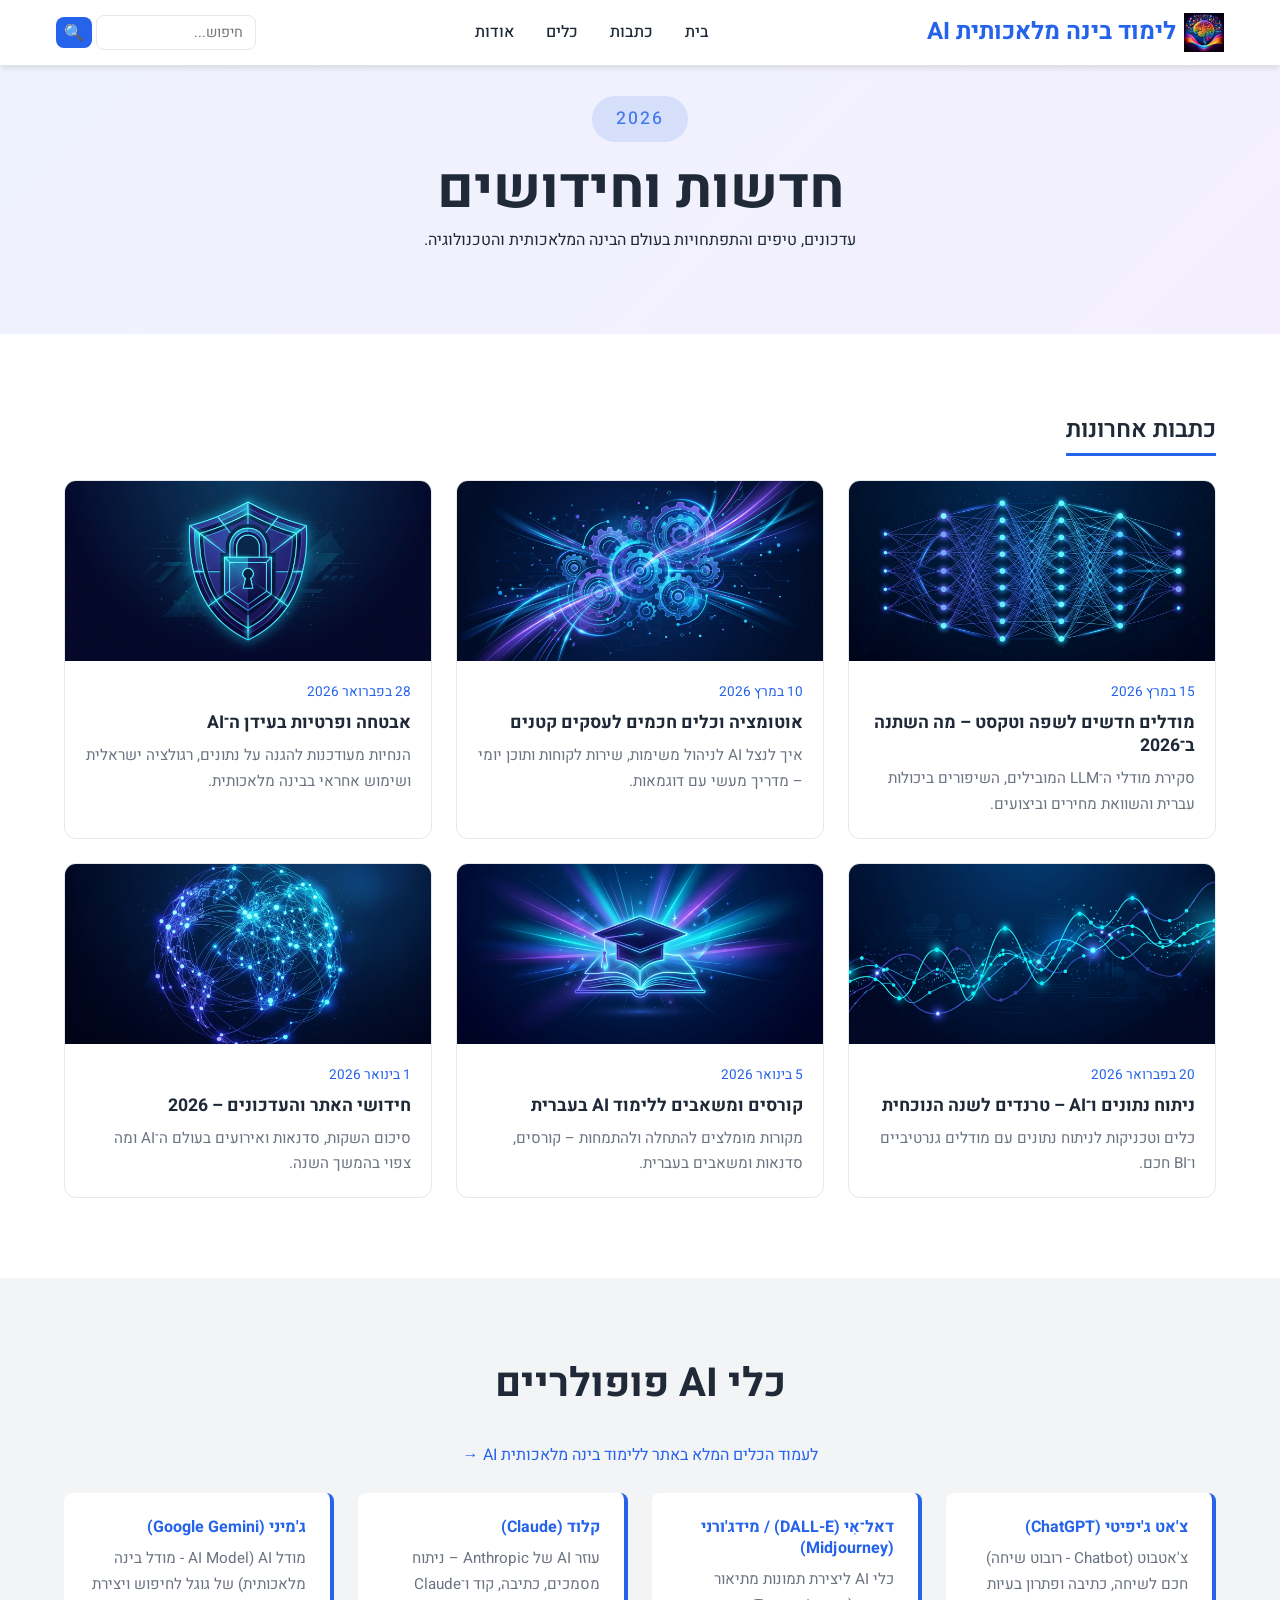
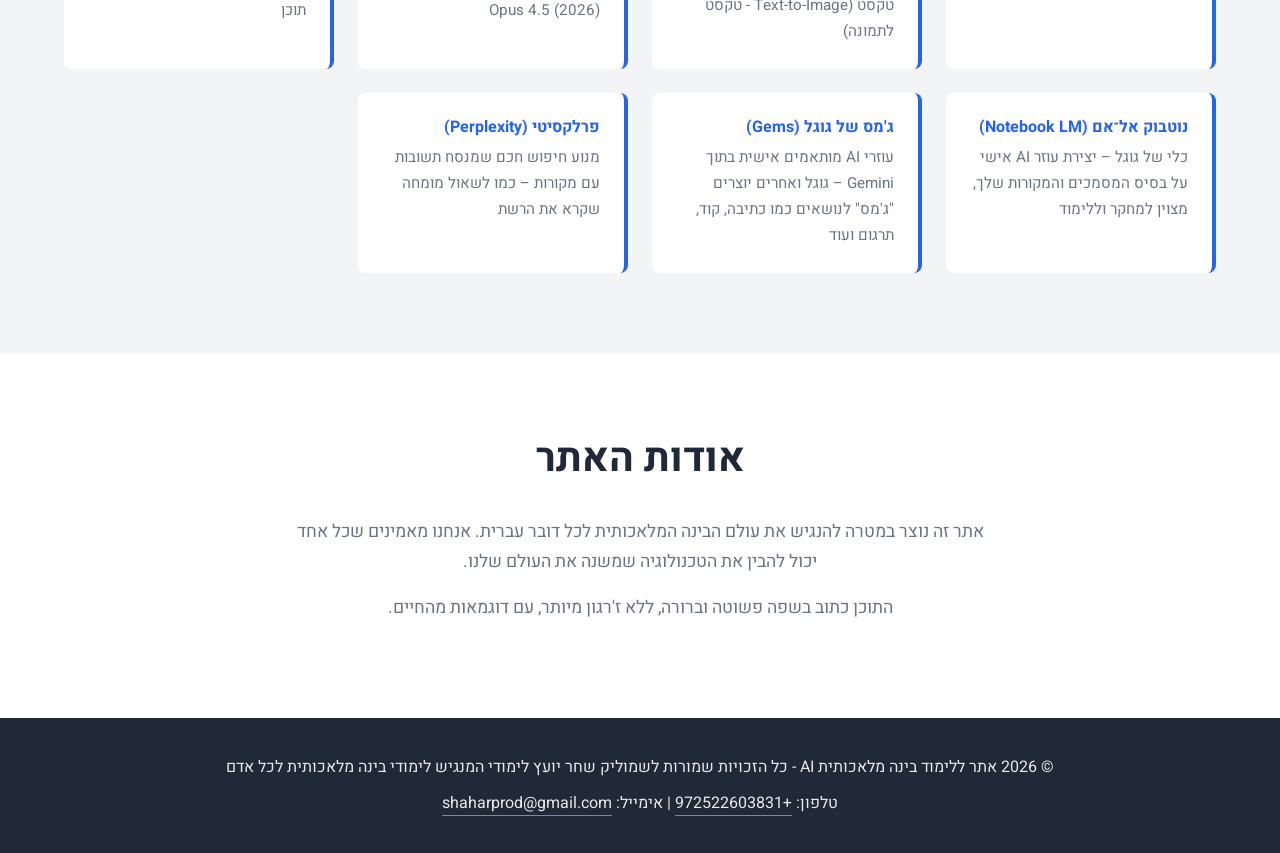
==== commit c846215a: "feat: עדכון לינקים לכלים לכתובת מוחלטת של AI-learning Co-Authored-By: Claude Opus 4.6 (1M context) <" ====
--- a/index.html
+++ b/index.html
@@ -21,7 +21,7 @@
       <ul class="nav-links">
         <li><a href="index.html#home">בית</a></li>
         <li><a href="index.html#articles">כתבות</a></li>
-        <li><a href="index.html#tools">כלים</a></li>
+        <li><a href="https://shaharprod.github.io/AI-learning/pages/ai-tools.html" target="_blank" rel="noopener">כלים</a></li>
         <li><a href="index.html#about">אודות</a></li>
       </ul>
       <form class="nav-search" action="https://shaharprod.github.io/AI-learning/search.html" method="get" role="search">
@@ -119,6 +119,7 @@
     <section id="tools" class="section tools">
       <div class="container">
         <h2 id="כלי-AI-פופולריים">כלי AI פופולריים</h2>
+        <p style="text-align: center; margin-bottom: 1.5rem;"><a href="https://shaharprod.github.io/AI-learning/pages/ai-tools.html" target="_blank" rel="noopener">לעמוד הכלים המלא באתר ללימוד בינה מלאכותית AI →</a></p>
         <div class="tools-grid">
           <div class="tool-item">
             <h4><a href="https://chat.openai.com" target="_blank" rel="noopener">צ'אט ג'יפיטי (ChatGPT)</a></h4>
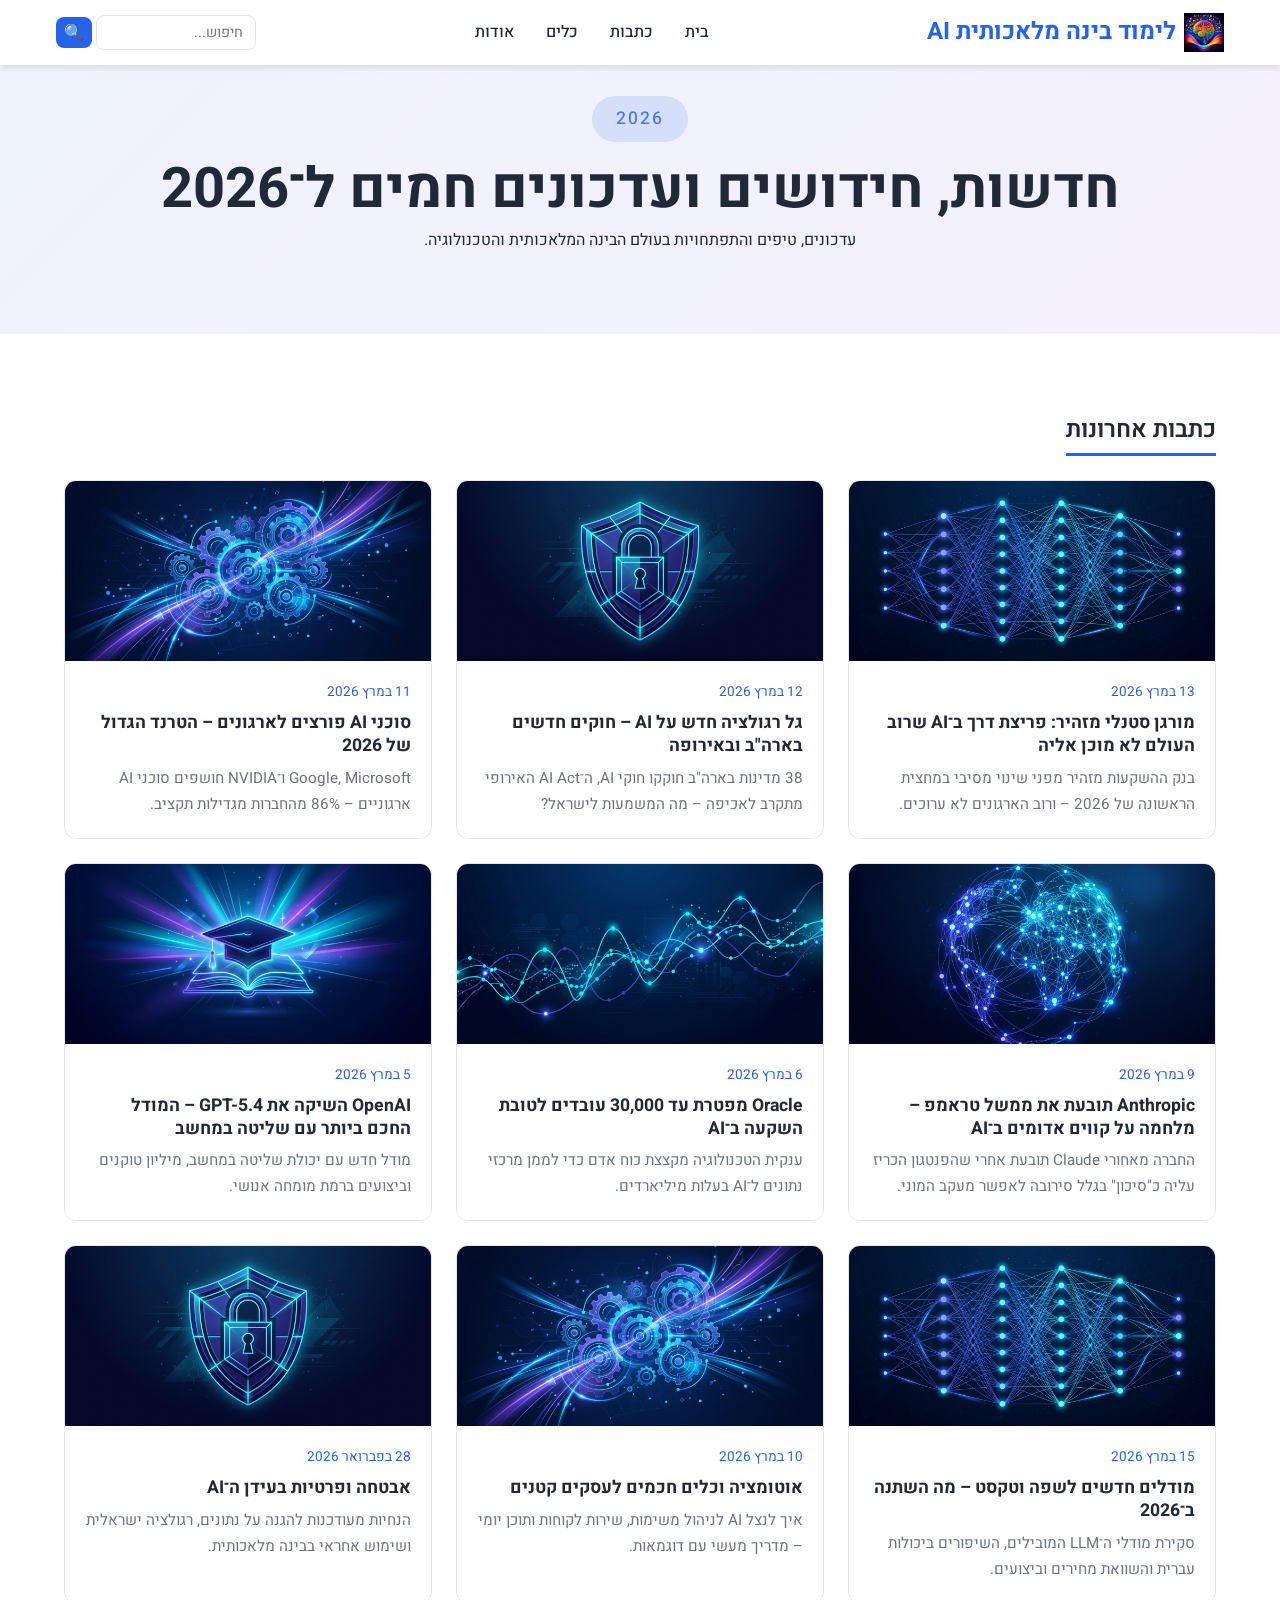
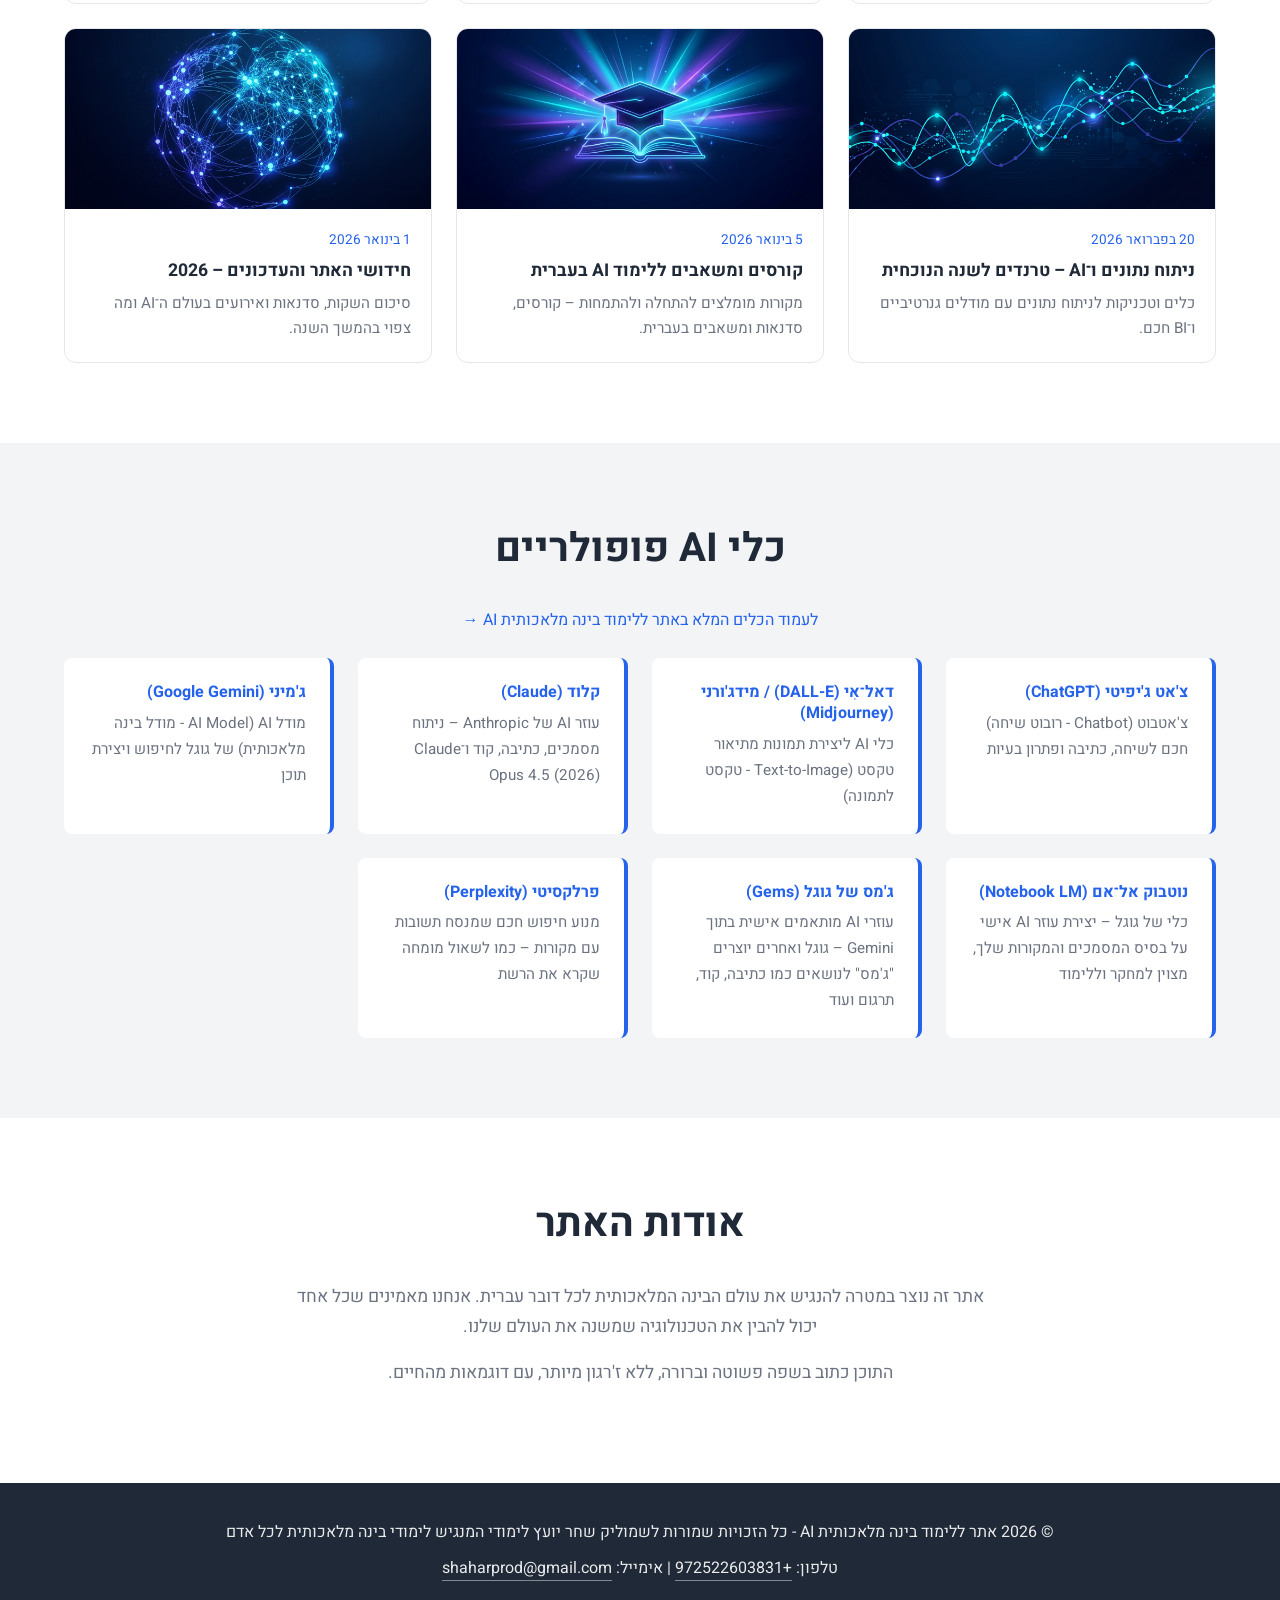
==== commit 0f223d7d: "feat: 6 כתבות חדשות מחדשות AI מרץ 2026, עדכון כותרת העמוד - GPT-5.4 עם שליטה במחשב - Anthropic תובעת" ====
--- a/index.html
+++ b/index.html
@@ -3,7 +3,7 @@
 <head>
   <meta charset="UTF-8">
   <meta name="viewport" content="width=device-width, initial-scale=1">
-  <title>חדשות וחידושים 2026 | אתר ללימוד בינה מלאכותית AI</title>
+  <title>חדשות, חידושים ועדכונים חמים ל־2026 | אתר ללימוד בינה מלאכותית AI</title>
   <link rel="icon" type="image/png" href="images/logo.png">
   <link rel="stylesheet" href="style.css">
   <link href="https://fonts.googleapis.com/css2?family=Heebo:wght@300;400;500;600;700&display=swap" rel="stylesheet">
@@ -41,7 +41,7 @@
     <section id="home" class="hero-news">
       <div class="container">
         <p class="hero-tagline">2026</p>
-        <h1>חדשות וחידושים</h1>
+        <h1>חדשות, חידושים ועדכונים חמים ל־2026</h1>
         <p>עדכונים, טיפים והתפתחויות בעולם הבינה המלאכותית והטכנולוגיה.</p>
       </div>
     </section>
@@ -51,6 +51,66 @@
       <div class="container">
         <h2 class="section-title">כתבות אחרונות</h2>
         <div class="articles-grid">
+          <article class="article-card">
+            <a href="article-morgan-stanley-ai.html">
+              <div class="card-img"><img src="card-llm.png" alt=""></div>
+              <div class="card-body">
+                <div class="card-date">13 במרץ 2026</div>
+                <h3>מורגן סטנלי מזהיר: פריצת דרך ב־AI שרוב העולם לא מוכן אליה</h3>
+                <p>בנק ההשקעות מזהיר מפני שינוי מסיבי במחצית הראשונה של 2026 – ורוב הארגונים לא ערוכים.</p>
+              </div>
+            </a>
+          </article>
+          <article class="article-card">
+            <a href="article-ai-regulation-2026.html">
+              <div class="card-img"><img src="card-security.png" alt=""></div>
+              <div class="card-body">
+                <div class="card-date">12 במרץ 2026</div>
+                <h3>גל רגולציה חדש על AI – חוקים חדשים בארה"ב ובאירופה</h3>
+                <p>38 מדינות בארה"ב חוקקו חוקי AI, ה־AI Act האירופי מתקרב לאכיפה – מה המשמעות לישראל?</p>
+              </div>
+            </a>
+          </article>
+          <article class="article-card">
+            <a href="article-ai-agents-enterprise.html">
+              <div class="card-img"><img src="card-automation.png" alt=""></div>
+              <div class="card-body">
+                <div class="card-date">11 במרץ 2026</div>
+                <h3>סוכני AI פורצים לארגונים – הטרנד הגדול של 2026</h3>
+                <p>Google, Microsoft ו־NVIDIA חושפים סוכני AI ארגוניים – 86% מהחברות מגדילות תקציב.</p>
+              </div>
+            </a>
+          </article>
+          <article class="article-card">
+            <a href="article-anthropic-lawsuit.html">
+              <div class="card-img"><img src="card-community.png" alt=""></div>
+              <div class="card-body">
+                <div class="card-date">9 במרץ 2026</div>
+                <h3>Anthropic תובעת את ממשל טראמפ – מלחמה על קווים אדומים ב־AI</h3>
+                <p>החברה מאחורי Claude תובעת אחרי שהפנטגון הכריז עליה כ"סיכון" בגלל סירובה לאפשר מעקב המוני.</p>
+              </div>
+            </a>
+          </article>
+          <article class="article-card">
+            <a href="article-oracle-layoffs-ai.html">
+              <div class="card-img"><img src="card-data.png" alt=""></div>
+              <div class="card-body">
+                <div class="card-date">6 במרץ 2026</div>
+                <h3>Oracle מפטרת עד 30,000 עובדים לטובת השקעה ב־AI</h3>
+                <p>ענקית הטכנולוגיה מקצצת כוח אדם כדי לממן מרכזי נתונים ל־AI בעלות מיליארדים.</p>
+              </div>
+            </a>
+          </article>
+          <article class="article-card">
+            <a href="article-gpt54-release.html">
+              <div class="card-img"><img src="card-courses.png" alt=""></div>
+              <div class="card-body">
+                <div class="card-date">5 במרץ 2026</div>
+                <h3>OpenAI השיקה את GPT-5.4 – המודל החכם ביותר עם שליטה במחשב</h3>
+                <p>מודל חדש עם יכולת שליטה במחשב, מיליון טוקנים וביצועים ברמת מומחה אנושי.</p>
+              </div>
+            </a>
+          </article>
           <article class="article-card">
             <a href="article-llm-2026.html">
               <div class="card-img"><img src="card-llm.png" alt=""></div>
@@ -122,31 +182,31 @@
         <p style="text-align: center; margin-bottom: 1.5rem;"><a href="https://shaharprod.github.io/AI-learning/pages/ai-tools.html" target="_blank" rel="noopener">לעמוד הכלים המלא באתר ללימוד בינה מלאכותית AI →</a></p>
         <div class="tools-grid">
           <div class="tool-item">
-            <h4><a href="https://chat.openai.com" target="_blank" rel="noopener">צ'אט ג'יפיטי (ChatGPT)</a></h4>
+            <h4><a href="https://shaharprod.github.io/AI-learning/pages/ai-tools.html#chatgpt" target="_blank" rel="noopener">צ'אט ג'יפיטי (ChatGPT)</a></h4>
             <p>צ'אטבוט (Chatbot - רובוט שיחה) חכם לשיחה, כתיבה ופתרון בעיות</p>
           </div>
           <div class="tool-item">
-            <h4><a href="https://openai.com/dall-e-3" target="_blank" rel="noopener">דאל־אִי (DALL-E)</a> / <a href="https://www.midjourney.com" target="_blank" rel="noopener">מידג'ורני (Midjourney)</a></h4>
+            <h4><a href="https://shaharprod.github.io/AI-learning/pages/ai-tools.html#dall-e" target="_blank" rel="noopener">דאל־אִי (DALL-E)</a> / <a href="https://shaharprod.github.io/AI-learning/pages/ai-tools.html#midjourney" target="_blank" rel="noopener">מידג'ורני (Midjourney)</a></h4>
             <p>כלי AI ליצירת תמונות מתיאור טקסט (Text-to-Image - טקסט לתמונה)</p>
           </div>
           <div class="tool-item">
-            <h4><a href="https://claude.ai" target="_blank" rel="noopener">קלוד (Claude)</a></h4>
+            <h4><a href="https://shaharprod.github.io/AI-learning/pages/ai-tools.html#claude" target="_blank" rel="noopener">קלוד (Claude)</a></h4>
             <p>עוזר AI של Anthropic – ניתוח מסמכים, כתיבה, קוד ו־Claude Opus 4.5 (2026)</p>
           </div>
           <div class="tool-item">
-            <h4><a href="https://gemini.google.com" target="_blank" rel="noopener">ג'מיני (Google Gemini)</a></h4>
+            <h4><a href="https://shaharprod.github.io/AI-learning/pages/ai-tools.html#gemini" target="_blank" rel="noopener">ג'מיני (Google Gemini)</a></h4>
             <p>מודל AI (AI Model - מודל בינה מלאכותית) של גוגל לחיפוש ויצירת תוכן</p>
           </div>
           <div class="tool-item">
-            <h4><a href="https://notebooklm.google.com" target="_blank" rel="noopener">נוטבוק אל־אם (Notebook LM)</a></h4>
+            <h4><a href="https://shaharprod.github.io/AI-learning/pages/ai-tools.html#notebook-lm" target="_blank" rel="noopener">נוטבוק אל־אם (Notebook LM)</a></h4>
             <p>כלי של גוגל – יצירת עוזר AI אישי על בסיס המסמכים והמקורות שלך, מצוין למחקר וללימוד</p>
           </div>
           <div class="tool-item">
-            <h4><a href="https://gemini.google.com/gems" target="_blank" rel="noopener">ג'מס של גוגל (Gems)</a></h4>
+            <h4><a href="https://shaharprod.github.io/AI-learning/pages/ai-tools.html#gems" target="_blank" rel="noopener">ג'מס של גוגל (Gems)</a></h4>
             <p>עוזרי AI מותאמים אישית בתוך Gemini – גוגל ואחרים יוצרים "ג'מס" לנושאים כמו כתיבה, קוד, תרגום ועוד</p>
           </div>
           <div class="tool-item">
-            <h4><a href="https://www.perplexity.ai" target="_blank" rel="noopener">פרלקסיטי (Perplexity)</a></h4>
+            <h4><a href="https://shaharprod.github.io/AI-learning/pages/ai-tools.html#perplexity" target="_blank" rel="noopener">פרלקסיטי (Perplexity)</a></h4>
             <p>מנוע חיפוש חכם שמנסח תשובות עם מקורות – כמו לשאול מומחה שקרא את הרשת</p>
           </div>
         </div>
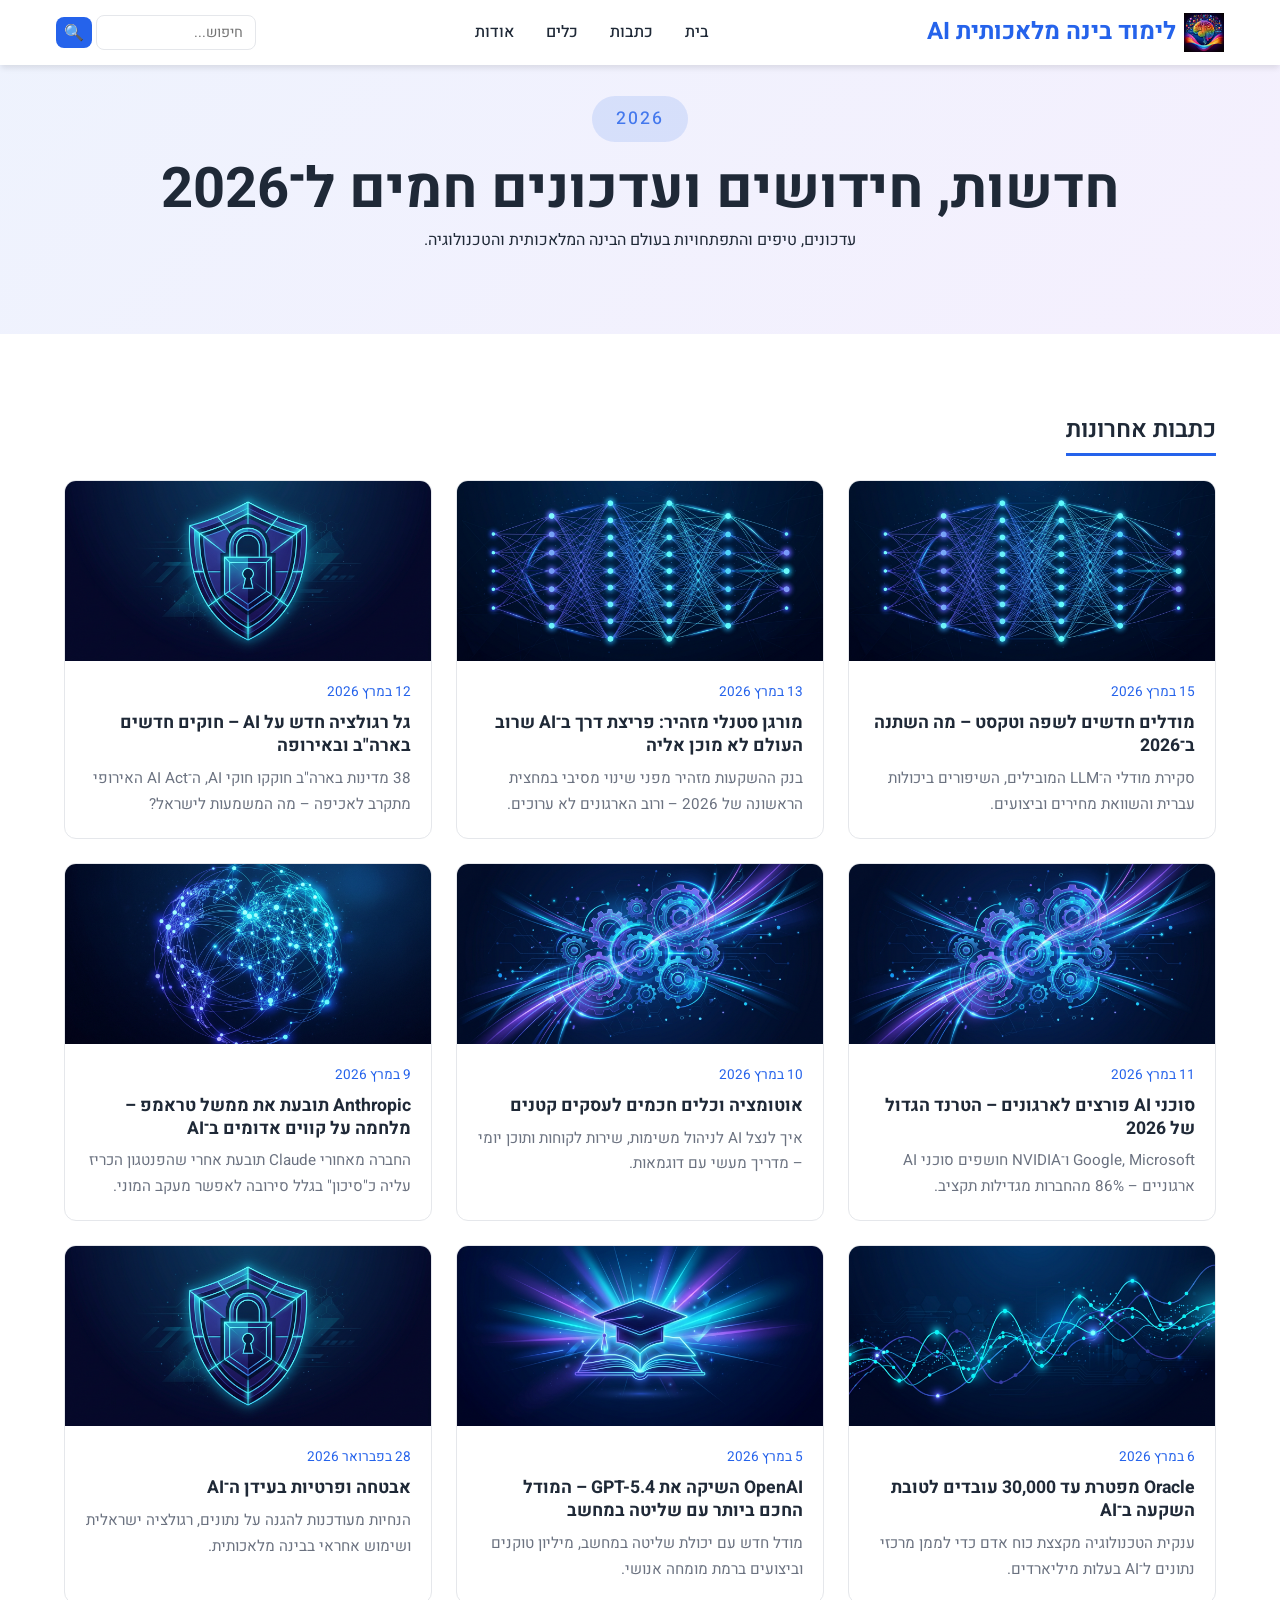
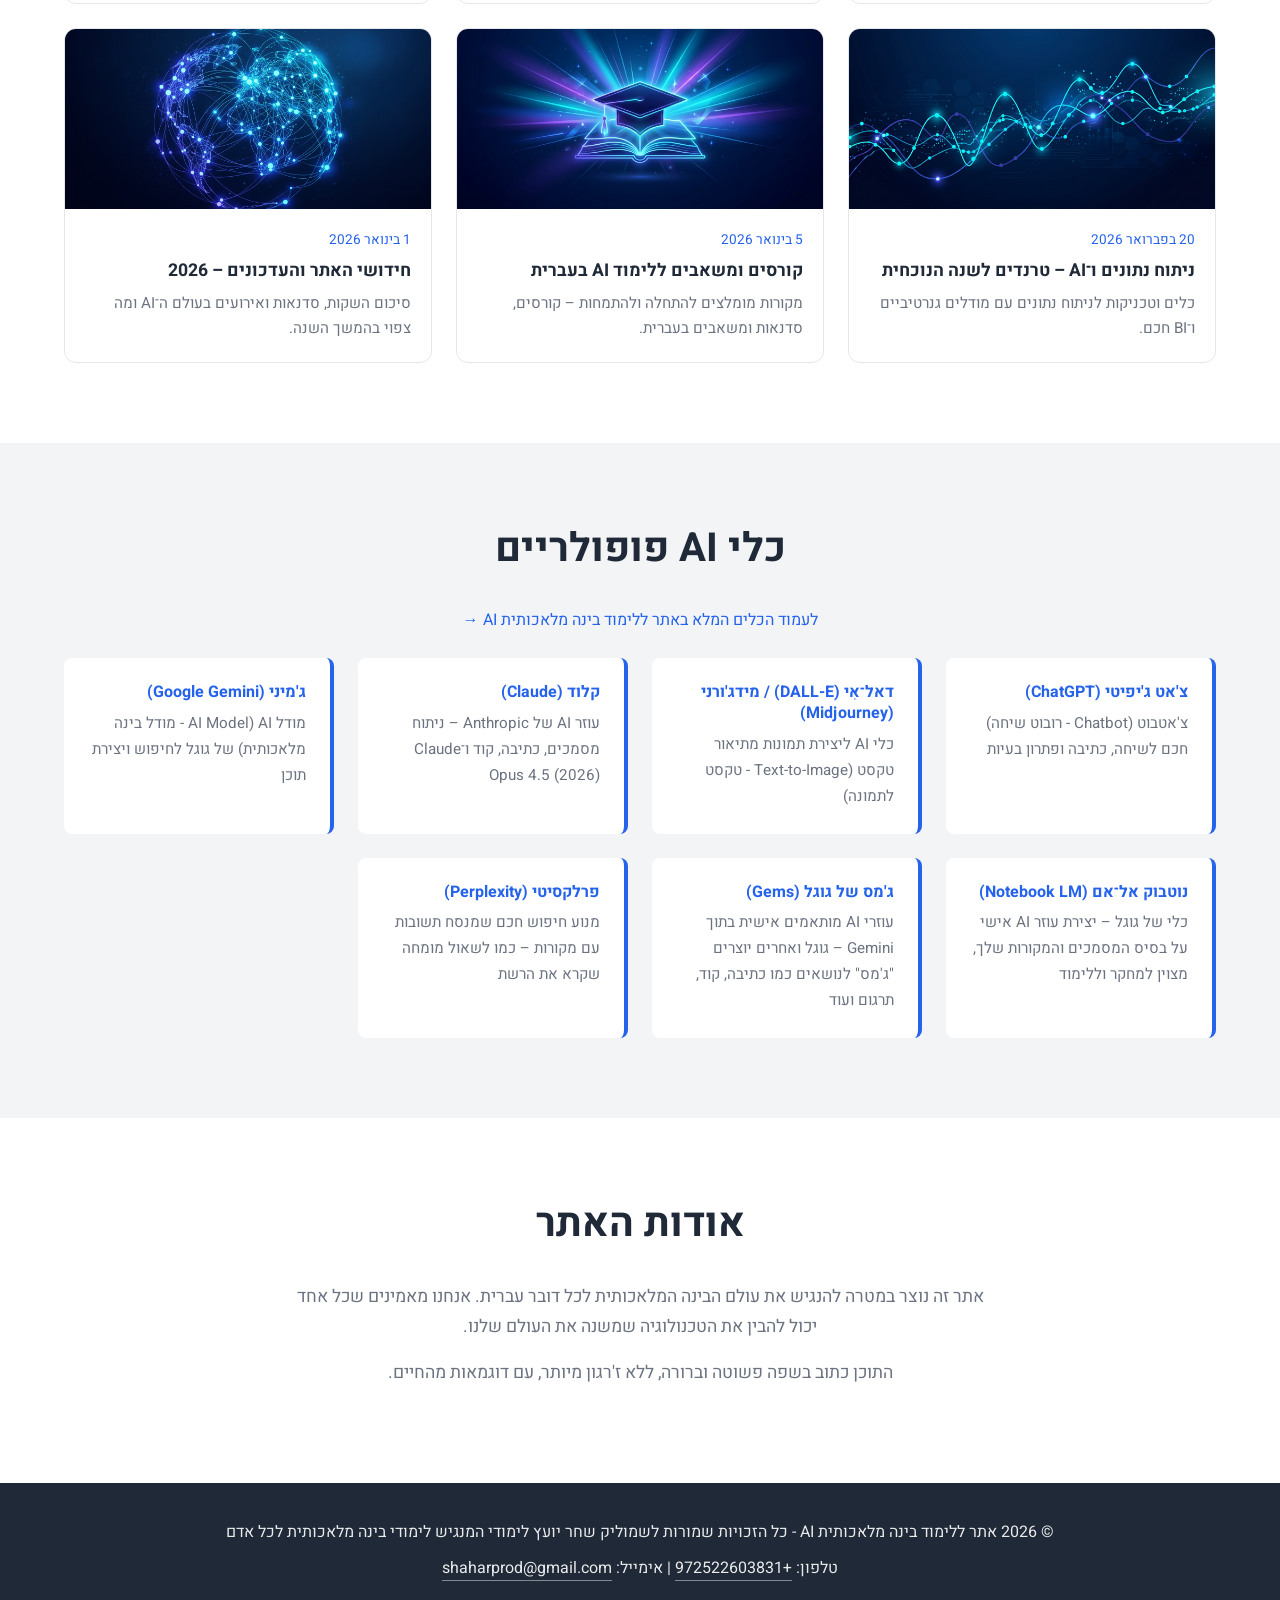
==== commit 85fb16da: "feat: מיון כתבות לפי תאריך מהחדש לישן Co-Authored-By: Claude Opus 4.6 (1M context) <noreply@anthropi" ====
--- a/index.html
+++ b/index.html
@@ -52,6 +52,16 @@
         <h2 class="section-title">כתבות אחרונות</h2>
         <div class="articles-grid">
           <article class="article-card">
+            <a href="article-llm-2026.html">
+              <div class="card-img"><img src="card-llm.png" alt=""></div>
+              <div class="card-body">
+                <div class="card-date">15 במרץ 2026</div>
+                <h3>מודלים חדשים לשפה וטקסט – מה השתנה ב־2026</h3>
+                <p>סקירת מודלי ה־LLM המובילים, השיפורים ביכולות עברית והשוואת מחירים וביצועים.</p>
+              </div>
+            </a>
+          </article>
+          <article class="article-card">
             <a href="article-morgan-stanley-ai.html">
               <div class="card-img"><img src="card-llm.png" alt=""></div>
               <div class="card-body">
@@ -82,6 +92,16 @@
             </a>
           </article>
           <article class="article-card">
+            <a href="article-automation-smb.html">
+              <div class="card-img"><img src="card-automation.png" alt=""></div>
+              <div class="card-body">
+                <div class="card-date">10 במרץ 2026</div>
+                <h3>אוטומציה וכלים חכמים לעסקים קטנים</h3>
+                <p>איך לנצל AI לניהול משימות, שירות לקוחות ותוכן יומי – מדריך מעשי עם דוגמאות.</p>
+              </div>
+            </a>
+          </article>
+          <article class="article-card">
             <a href="article-anthropic-lawsuit.html">
               <div class="card-img"><img src="card-community.png" alt=""></div>
               <div class="card-body">
@@ -108,26 +128,6 @@
                 <div class="card-date">5 במרץ 2026</div>
                 <h3>OpenAI השיקה את GPT-5.4 – המודל החכם ביותר עם שליטה במחשב</h3>
                 <p>מודל חדש עם יכולת שליטה במחשב, מיליון טוקנים וביצועים ברמת מומחה אנושי.</p>
-              </div>
-            </a>
-          </article>
-          <article class="article-card">
-            <a href="article-llm-2026.html">
-              <div class="card-img"><img src="card-llm.png" alt=""></div>
-              <div class="card-body">
-                <div class="card-date">15 במרץ 2026</div>
-                <h3>מודלים חדשים לשפה וטקסט – מה השתנה ב־2026</h3>
-                <p>סקירת מודלי ה־LLM המובילים, השיפורים ביכולות עברית והשוואת מחירים וביצועים.</p>
-              </div>
-            </a>
-          </article>
-          <article class="article-card">
-            <a href="article-automation-smb.html">
-              <div class="card-img"><img src="card-automation.png" alt=""></div>
-              <div class="card-body">
-                <div class="card-date">10 במרץ 2026</div>
-                <h3>אוטומציה וכלים חכמים לעסקים קטנים</h3>
-                <p>איך לנצל AI לניהול משימות, שירות לקוחות ותוכן יומי – מדריך מעשי עם דוגמאות.</p>
               </div>
             </a>
           </article>
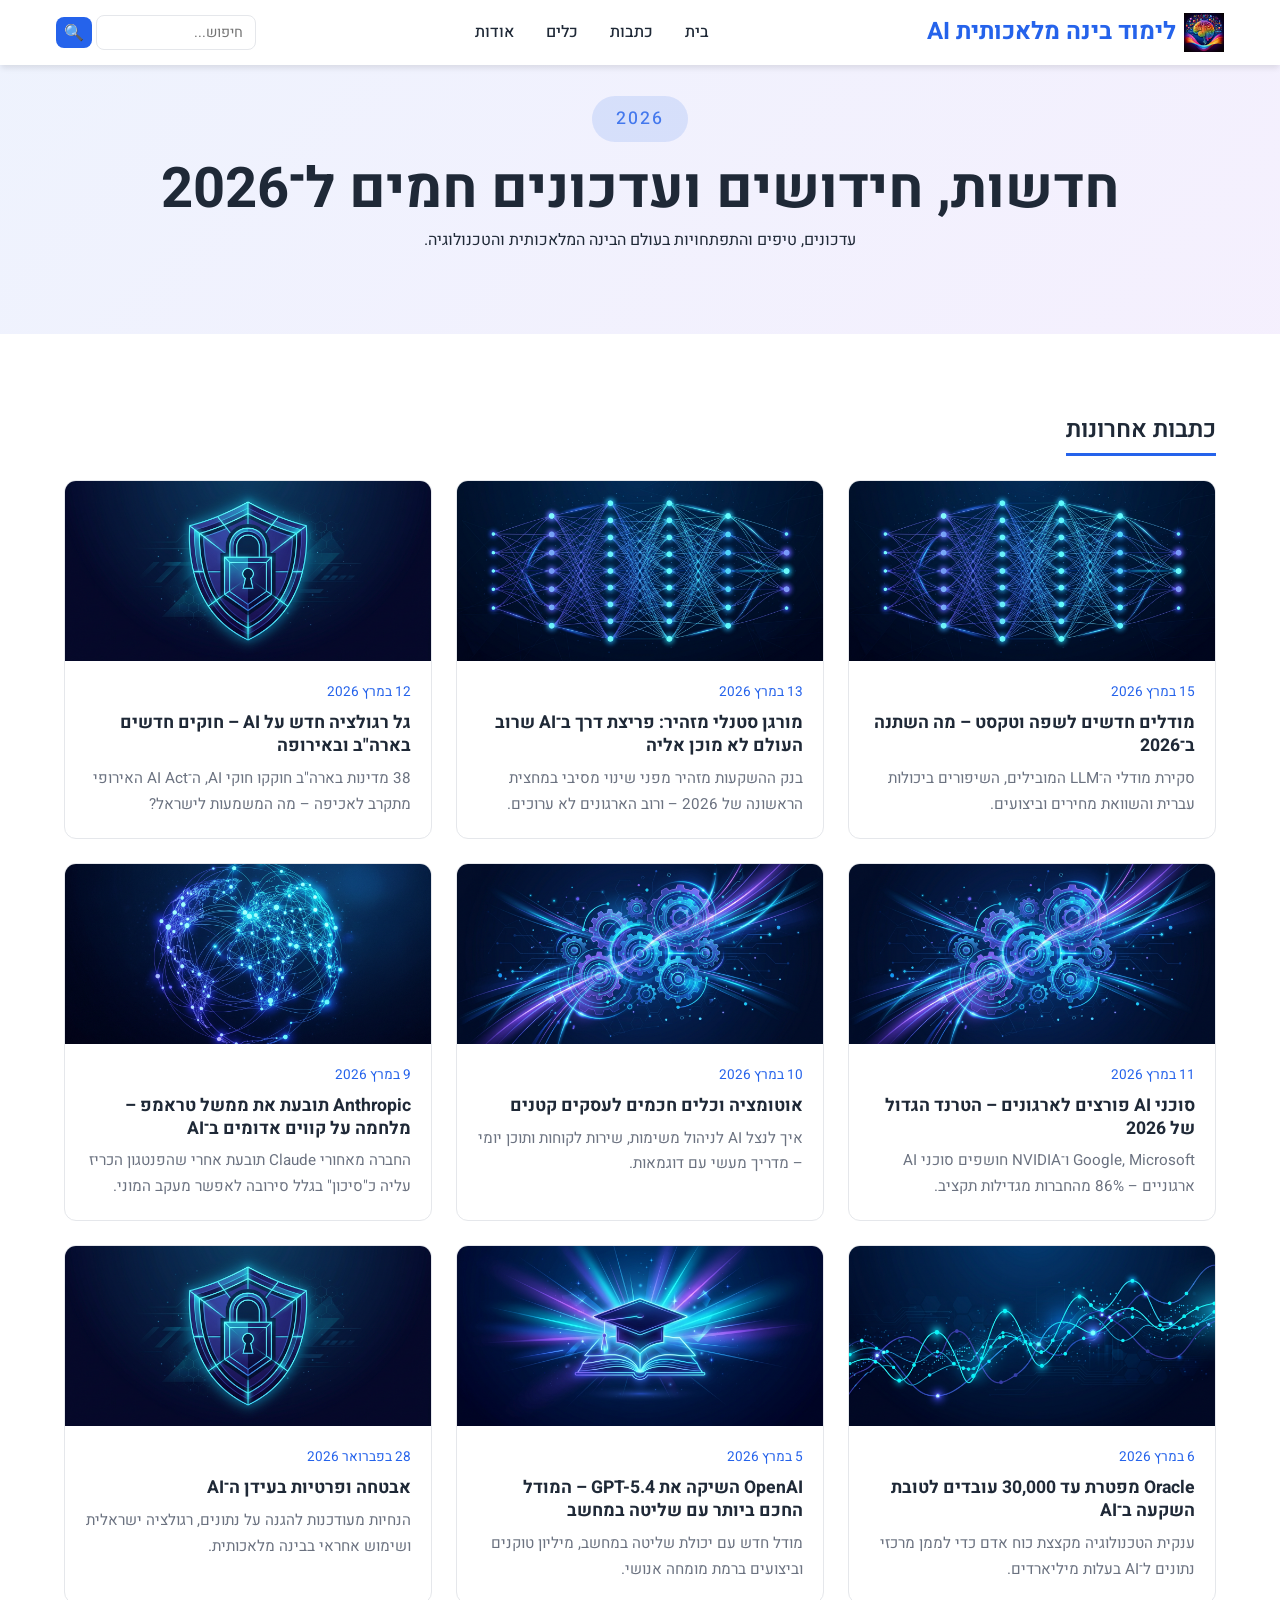
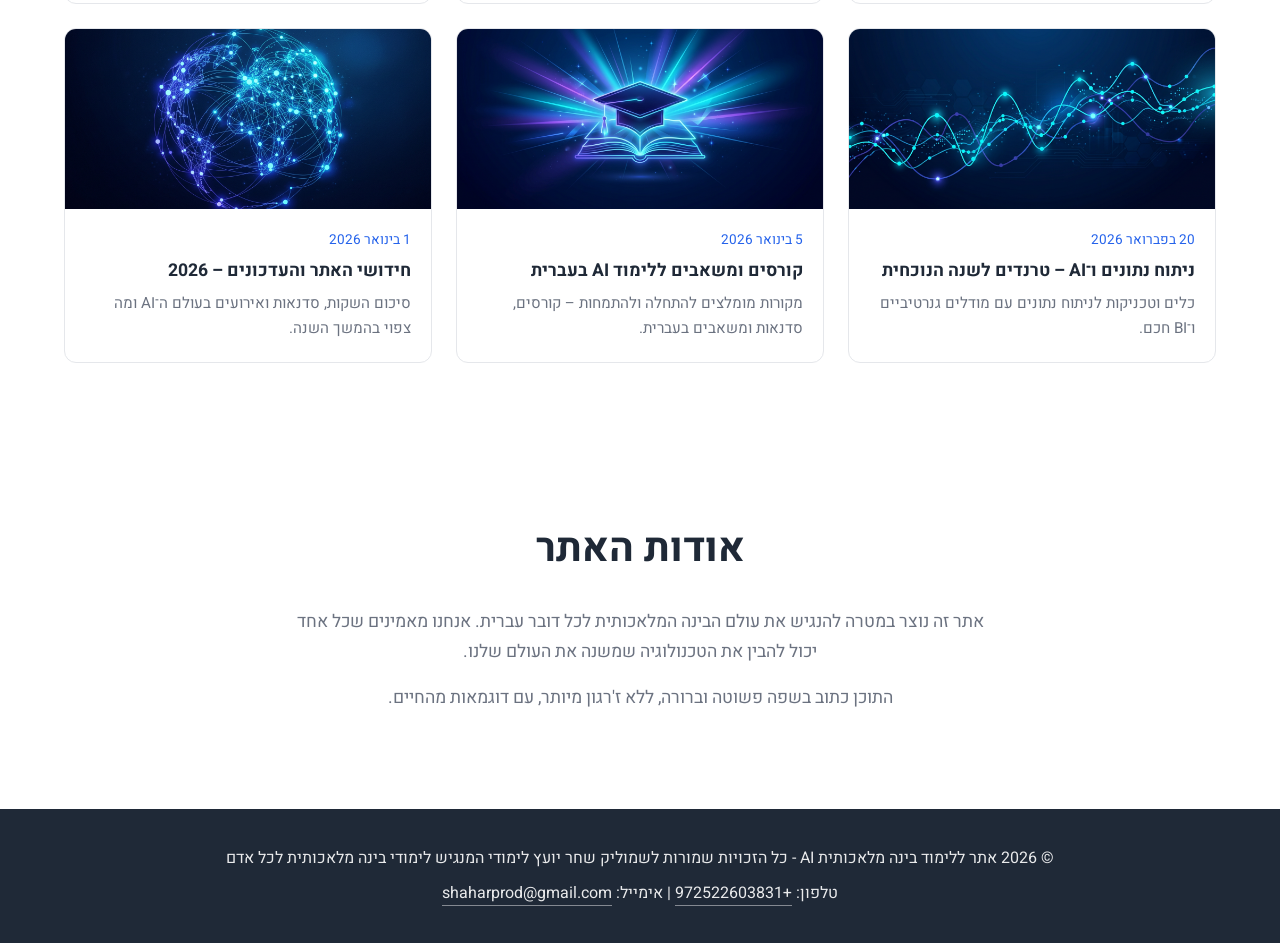
==== commit 6eafdfc7: "chore: הסרת סעיף כלי AI פופולריים מדף הבית Made-with: Cursor" ====
--- a/index.html
+++ b/index.html
@@ -175,44 +175,6 @@
       </div>
     </section>
 
-    <!-- כלי AI פופולריים - מ־AI-learning -->
-    <section id="tools" class="section tools">
-      <div class="container">
-        <h2 id="כלי-AI-פופולריים">כלי AI פופולריים</h2>
-        <p style="text-align: center; margin-bottom: 1.5rem;"><a href="https://shaharprod.github.io/AI-learning/pages/ai-tools.html" target="_blank" rel="noopener">לעמוד הכלים המלא באתר ללימוד בינה מלאכותית AI →</a></p>
-        <div class="tools-grid">
-          <div class="tool-item">
-            <h4><a href="https://shaharprod.github.io/AI-learning/pages/ai-tools.html#chatgpt" target="_blank" rel="noopener">צ'אט ג'יפיטי (ChatGPT)</a></h4>
-            <p>צ'אטבוט (Chatbot - רובוט שיחה) חכם לשיחה, כתיבה ופתרון בעיות</p>
-          </div>
-          <div class="tool-item">
-            <h4><a href="https://shaharprod.github.io/AI-learning/pages/ai-tools.html#dall-e" target="_blank" rel="noopener">דאל־אִי (DALL-E)</a> / <a href="https://shaharprod.github.io/AI-learning/pages/ai-tools.html#midjourney" target="_blank" rel="noopener">מידג'ורני (Midjourney)</a></h4>
-            <p>כלי AI ליצירת תמונות מתיאור טקסט (Text-to-Image - טקסט לתמונה)</p>
-          </div>
-          <div class="tool-item">
-            <h4><a href="https://shaharprod.github.io/AI-learning/pages/ai-tools.html#claude" target="_blank" rel="noopener">קלוד (Claude)</a></h4>
-            <p>עוזר AI של Anthropic – ניתוח מסמכים, כתיבה, קוד ו־Claude Opus 4.5 (2026)</p>
-          </div>
-          <div class="tool-item">
-            <h4><a href="https://shaharprod.github.io/AI-learning/pages/ai-tools.html#gemini" target="_blank" rel="noopener">ג'מיני (Google Gemini)</a></h4>
-            <p>מודל AI (AI Model - מודל בינה מלאכותית) של גוגל לחיפוש ויצירת תוכן</p>
-          </div>
-          <div class="tool-item">
-            <h4><a href="https://shaharprod.github.io/AI-learning/pages/ai-tools.html#notebook-lm" target="_blank" rel="noopener">נוטבוק אל־אם (Notebook LM)</a></h4>
-            <p>כלי של גוגל – יצירת עוזר AI אישי על בסיס המסמכים והמקורות שלך, מצוין למחקר וללימוד</p>
-          </div>
-          <div class="tool-item">
-            <h4><a href="https://shaharprod.github.io/AI-learning/pages/ai-tools.html#gems" target="_blank" rel="noopener">ג'מס של גוגל (Gems)</a></h4>
-            <p>עוזרי AI מותאמים אישית בתוך Gemini – גוגל ואחרים יוצרים "ג'מס" לנושאים כמו כתיבה, קוד, תרגום ועוד</p>
-          </div>
-          <div class="tool-item">
-            <h4><a href="https://shaharprod.github.io/AI-learning/pages/ai-tools.html#perplexity" target="_blank" rel="noopener">פרלקסיטי (Perplexity)</a></h4>
-            <p>מנוע חיפוש חכם שמנסח תשובות עם מקורות – כמו לשאול מומחה שקרא את הרשת</p>
-          </div>
-        </div>
-      </div>
-    </section>
-
     <!-- אודות - מ־AI-learning -->
     <section id="about" class="section about">
       <div class="container">
